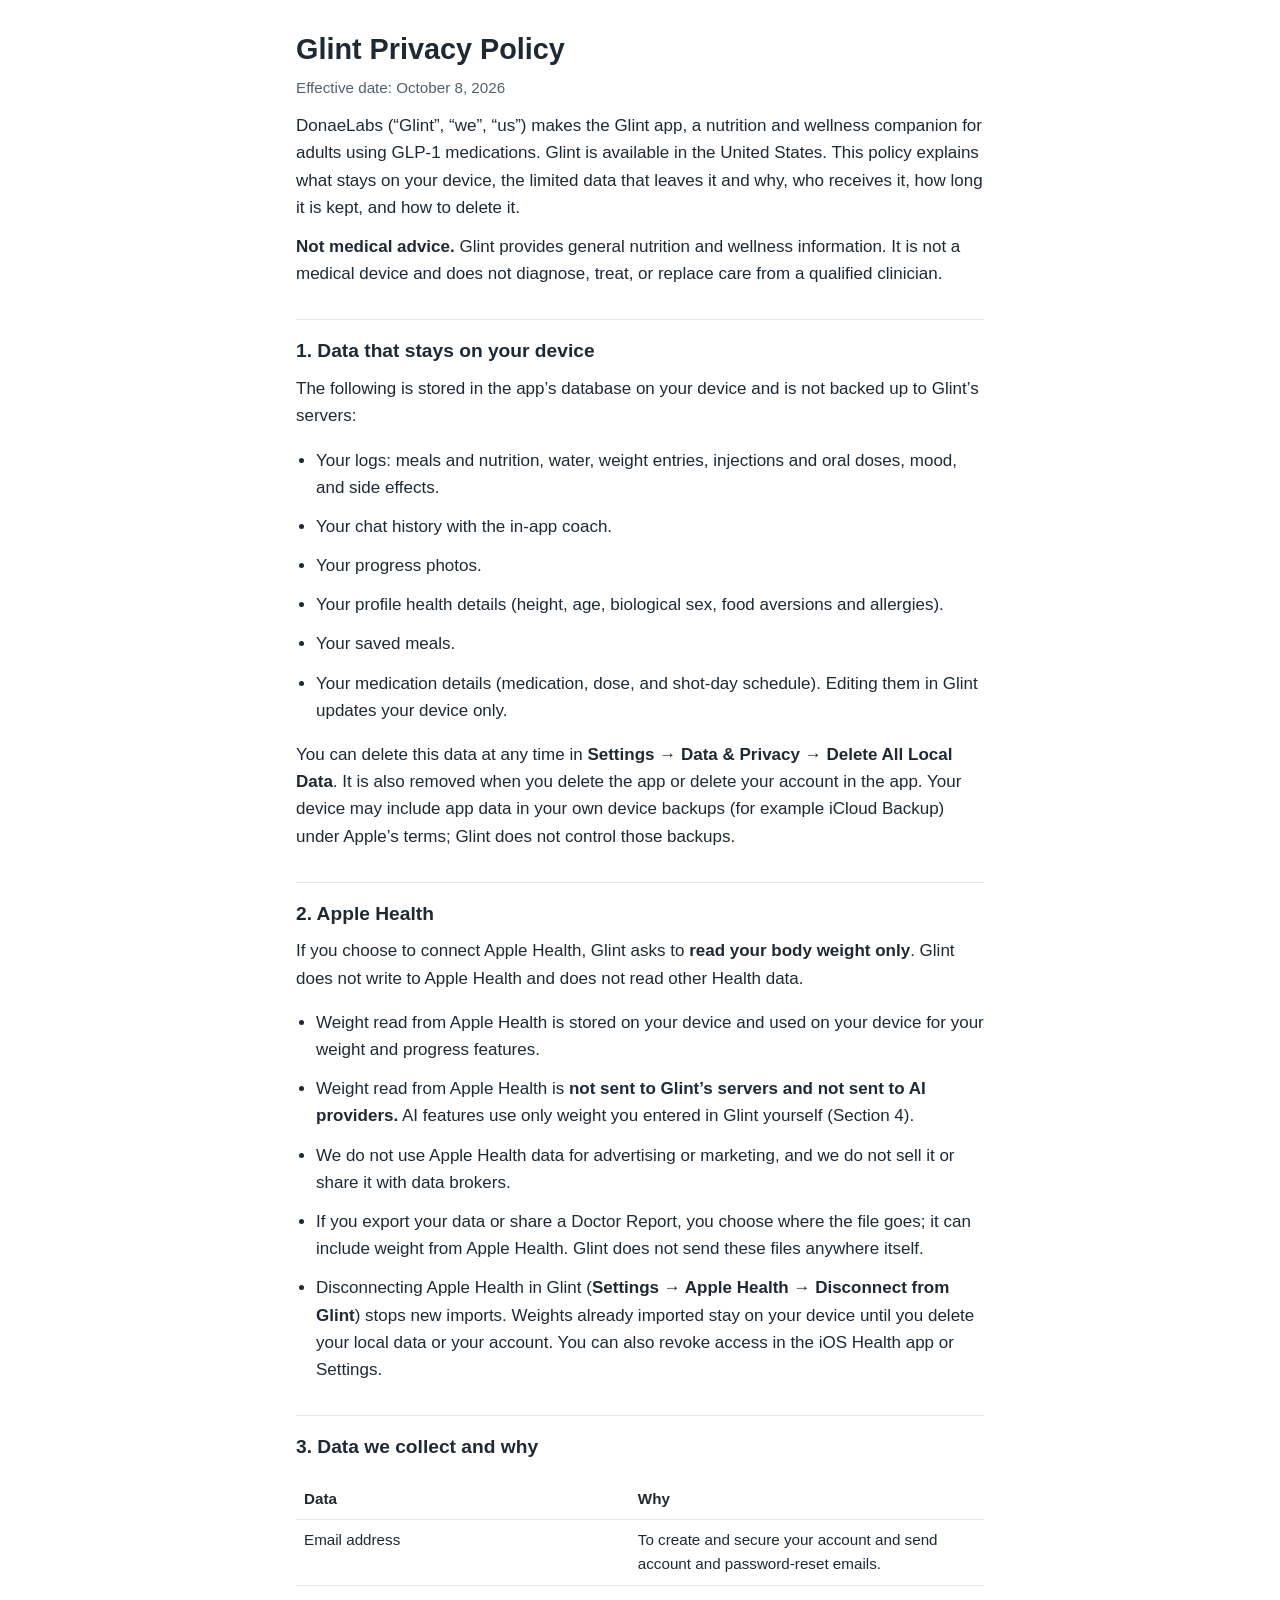
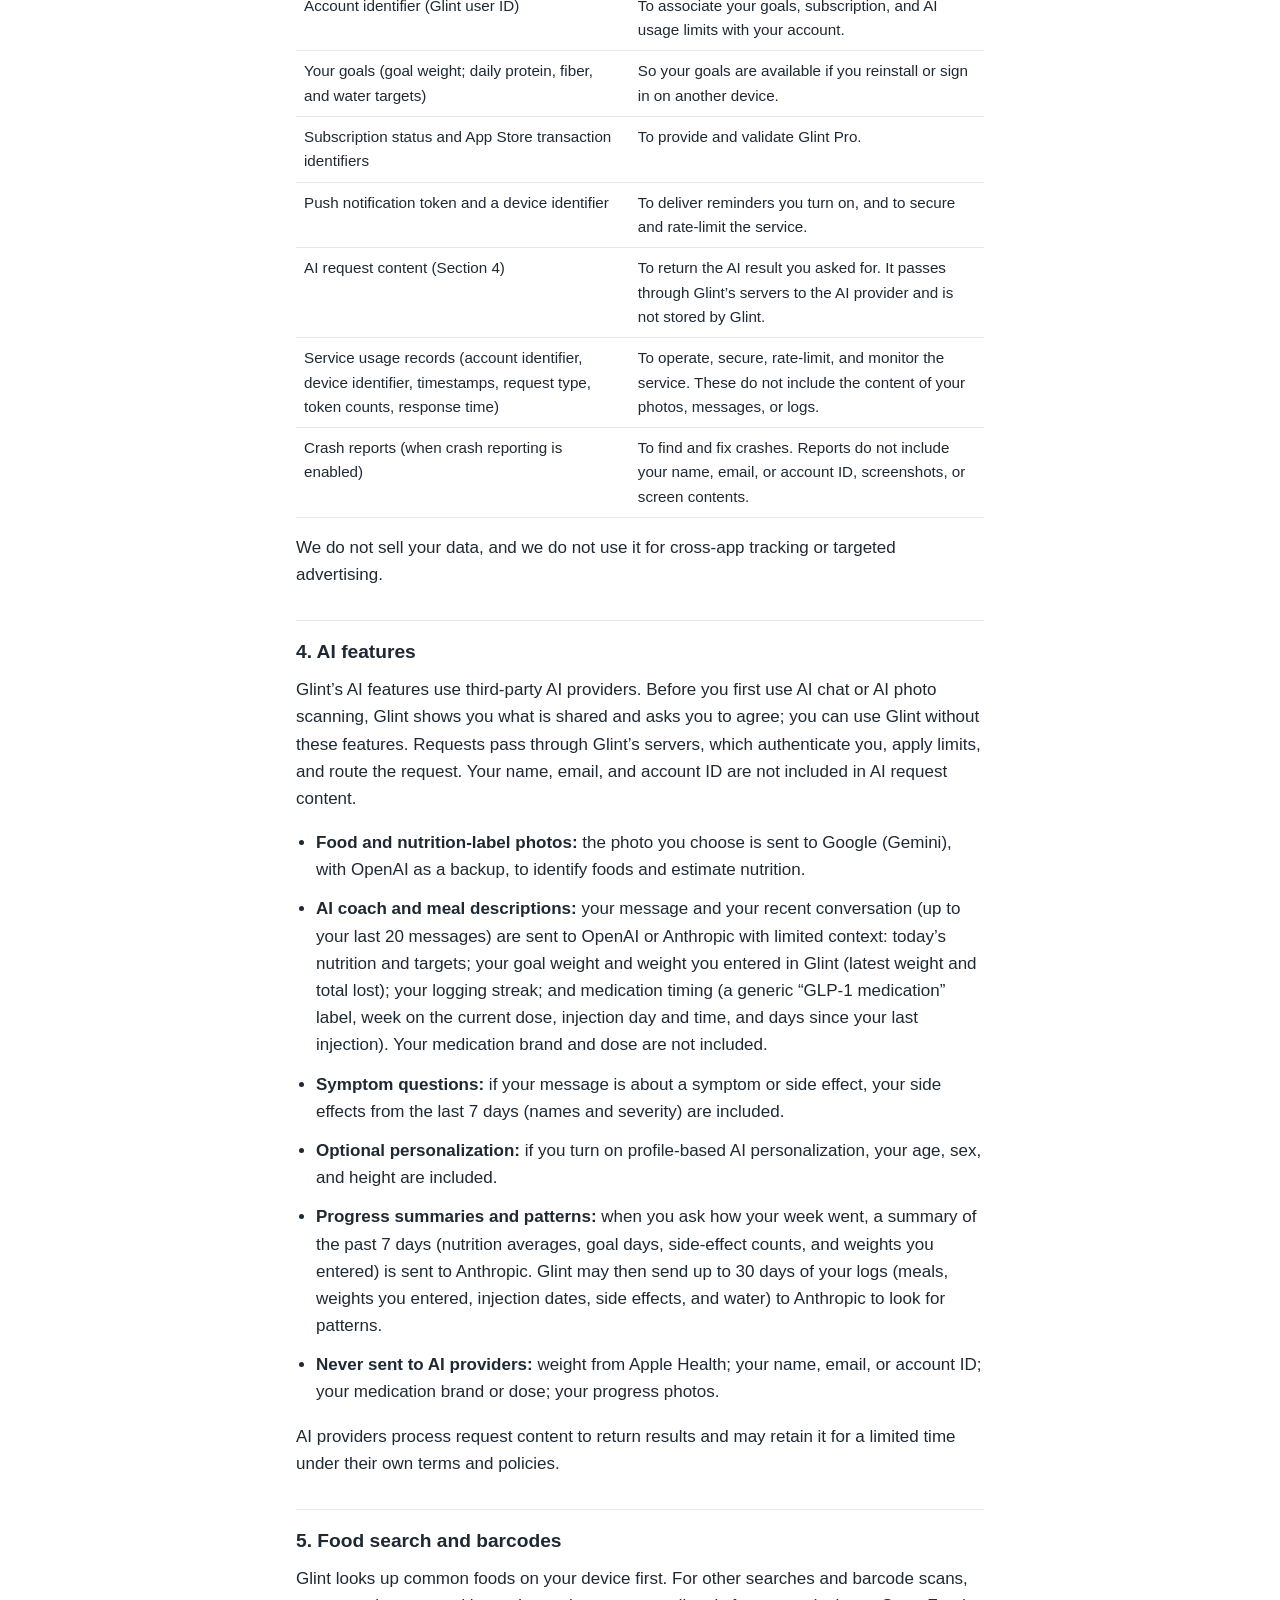
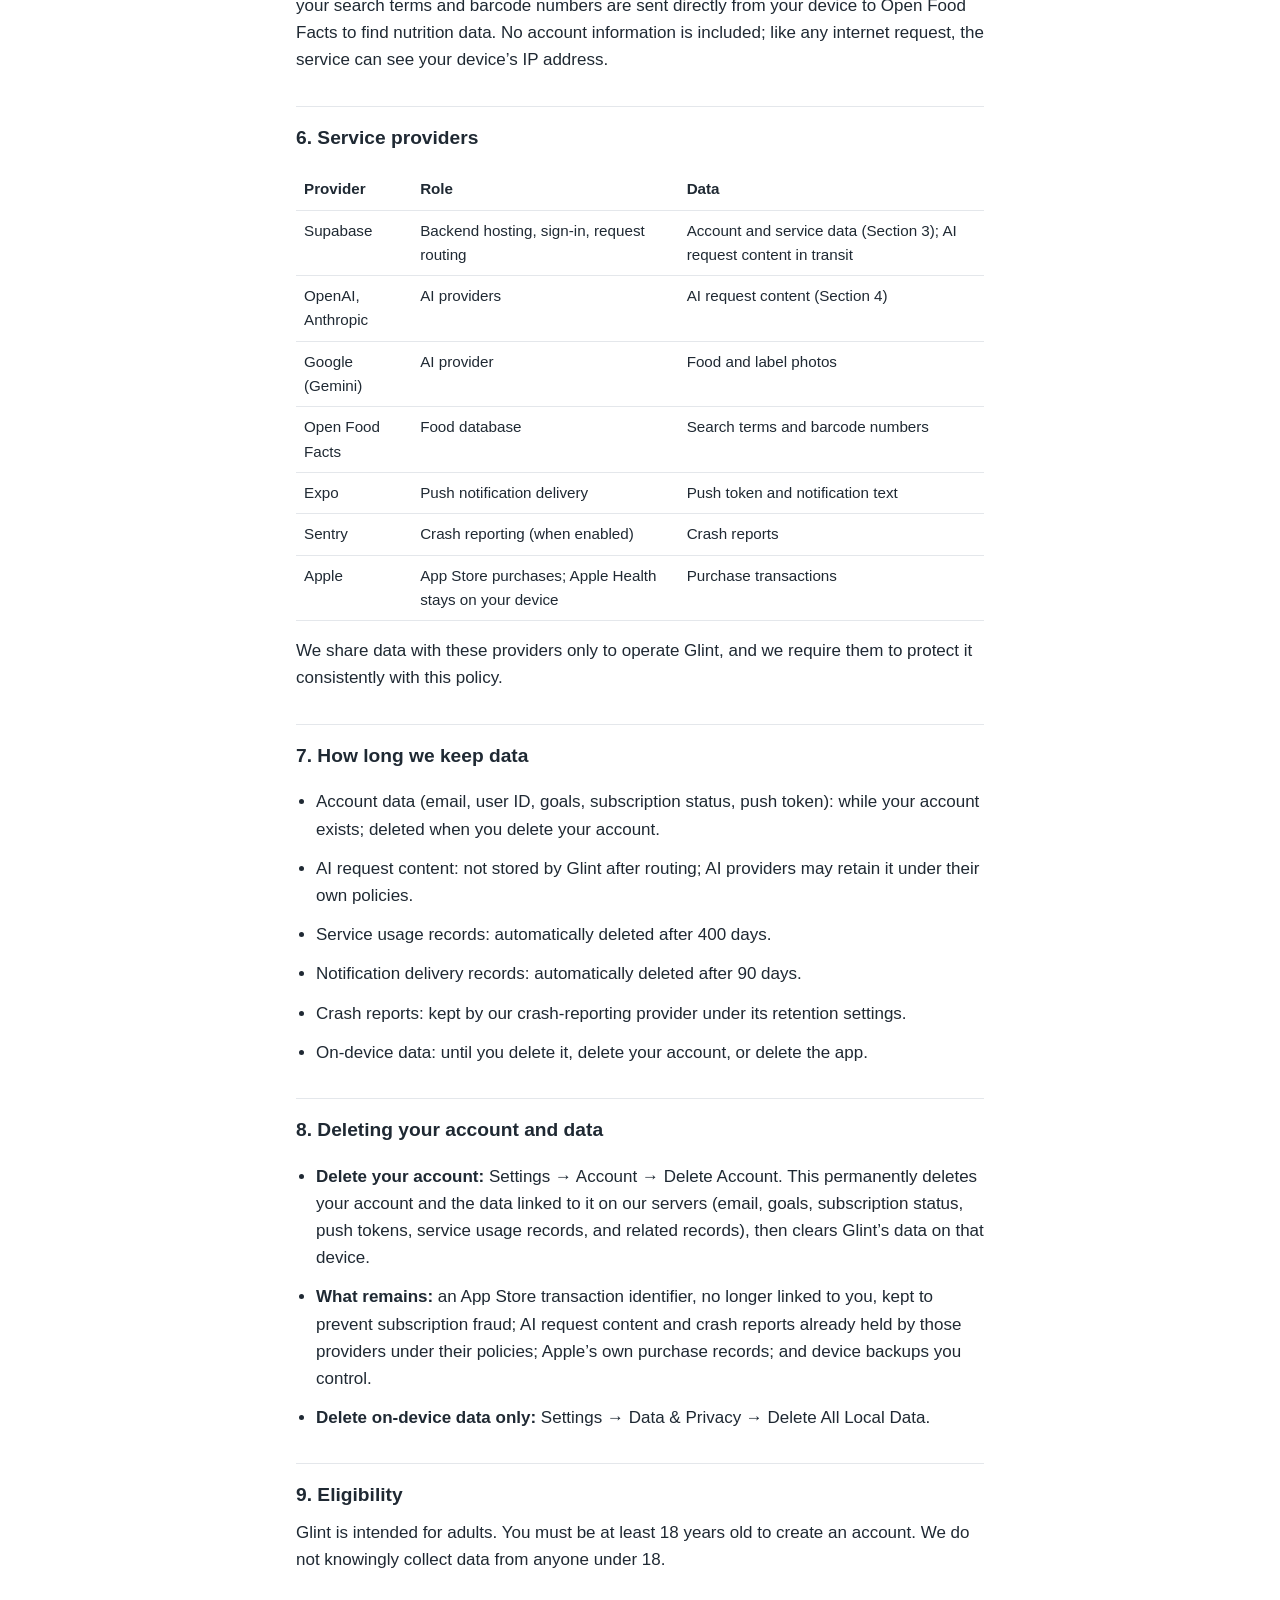
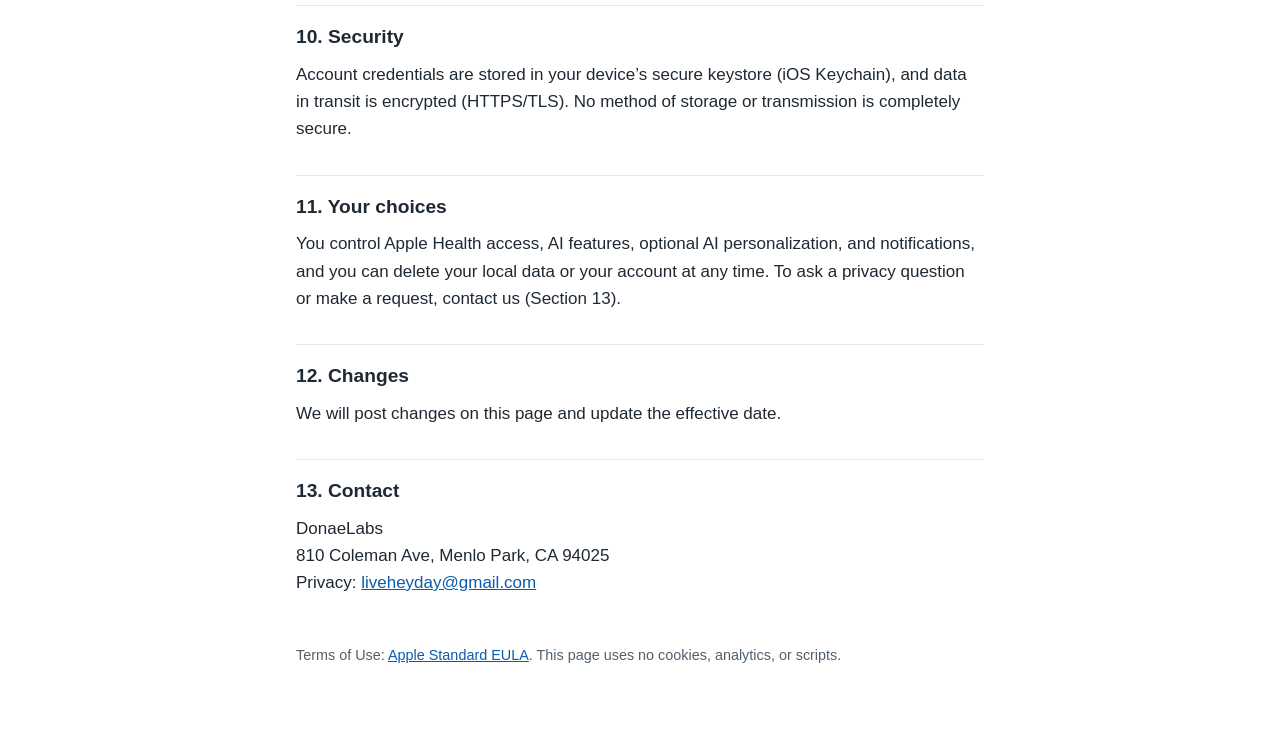
==== privacy/index.html @ be7651de "Publish Glint Privacy Policy (effective October 8, 2026) Co-Authored-By: Claude Opus 5.5 <noreply@an" ====
<!doctype html>
<html lang="en">
<head>
  <meta charset="utf-8">
  <meta name="viewport" content="width=device-width, initial-scale=1">
  <title>Glint Privacy Policy</title>
  <link rel="stylesheet" href="../styles.css">
</head>
<body>
  <main>
    <h1>Glint Privacy Policy</h1>
    <p class="meta">Effective date: October 8, 2026</p>
    <p>DonaeLabs (“Glint”, “we”, “us”) makes the Glint app, a nutrition and wellness companion for adults using GLP-1 medications. Glint is available in the United States. This policy explains what stays on your device, the limited data that leaves it and why, who receives it, how long it is kept, and how to delete it.</p>
    <p><strong>Not medical advice.</strong> Glint provides general nutrition and wellness information. It is not a medical device and does not diagnose, treat, or replace care from a qualified clinician.</p>

    <h2>1. Data that stays on your device</h2>
    <p>The following is stored in the app’s database on your device and is not backed up to Glint’s servers:</p>
    <ul>
      <li>Your logs: meals and nutrition, water, weight entries, injections and oral doses, mood, and side effects.</li>
      <li>Your chat history with the in-app coach.</li>
      <li>Your progress photos.</li>
      <li>Your profile health details (height, age, biological sex, food aversions and allergies).</li>
      <li>Your saved meals.</li>
      <li>Your medication details (medication, dose, and shot-day schedule). Editing them in Glint updates your device only.</li>
    </ul>
    <p>You can delete this data at any time in <strong>Settings → Data &amp; Privacy → Delete All Local Data</strong>. It is also removed when you delete the app or delete your account in the app. Your device may include app data in your own device backups (for example iCloud Backup) under Apple’s terms; Glint does not control those backups.</p>

    <h2>2. Apple Health</h2>
    <p>If you choose to connect Apple Health, Glint asks to <strong>read your body weight only</strong>. Glint does not write to Apple Health and does not read other Health data.</p>
    <ul>
      <li>Weight read from Apple Health is stored on your device and used on your device for your weight and progress features.</li>
      <li>Weight read from Apple Health is <strong>not sent to Glint’s servers and not sent to AI providers.</strong> AI features use only weight you entered in Glint yourself (Section 4).</li>
      <li>We do not use Apple Health data for advertising or marketing, and we do not sell it or share it with data brokers.</li>
      <li>If you export your data or share a Doctor Report, you choose where the file goes; it can include weight from Apple Health. Glint does not send these files anywhere itself.</li>
      <li>Disconnecting Apple Health in Glint (<strong>Settings → Apple Health → Disconnect from Glint</strong>) stops new imports. Weights already imported stay on your device until you delete your local data or your account. You can also revoke access in the iOS Health app or Settings.</li>
    </ul>

    <h2>3. Data we collect and why</h2>
    <div class="table-wrap"><table>
      <tr><th>Data</th><th>Why</th></tr>
      <tr><td>Email address</td><td>To create and secure your account and send account and password-reset emails.</td></tr>
      <tr><td>Account identifier (Glint user ID)</td><td>To associate your goals, subscription, and AI usage limits with your account.</td></tr>
      <tr><td>Your goals (goal weight; daily protein, fiber, and water targets)</td><td>So your goals are available if you reinstall or sign in on another device.</td></tr>
      <tr><td>Subscription status and App Store transaction identifiers</td><td>To provide and validate Glint Pro.</td></tr>
      <tr><td>Push notification token and a device identifier</td><td>To deliver reminders you turn on, and to secure and rate-limit the service.</td></tr>
      <tr><td>AI request content (Section 4)</td><td>To return the AI result you asked for. It passes through Glint’s servers to the AI provider and is not stored by Glint.</td></tr>
      <tr><td>Service usage records (account identifier, device identifier, timestamps, request type, token counts, response time)</td><td>To operate, secure, rate-limit, and monitor the service. These do not include the content of your photos, messages, or logs.</td></tr>
      <tr><td>Crash reports (when crash reporting is enabled)</td><td>To find and fix crashes. Reports do not include your name, email, or account ID, screenshots, or screen contents.</td></tr>
    </table></div>
    <p>We do not sell your data, and we do not use it for cross-app tracking or targeted advertising.</p>

    <h2>4. AI features</h2>
    <p>Glint’s AI features use third-party AI providers. Before you first use AI chat or AI photo scanning, Glint shows you what is shared and asks you to agree; you can use Glint without these features. Requests pass through Glint’s servers, which authenticate you, apply limits, and route the request. Your name, email, and account ID are not included in AI request content.</p>
    <ul>
      <li><strong>Food and nutrition-label photos:</strong> the photo you choose is sent to Google (Gemini), with OpenAI as a backup, to identify foods and estimate nutrition.</li>
      <li><strong>AI coach and meal descriptions:</strong> your message and your recent conversation (up to your last 20 messages) are sent to OpenAI or Anthropic with limited context: today’s nutrition and targets; your goal weight and weight you entered in Glint (latest weight and total lost); your logging streak; and medication timing (a generic “GLP-1 medication” label, week on the current dose, injection day and time, and days since your last injection). Your medication brand and dose are not included.</li>
      <li><strong>Symptom questions:</strong> if your message is about a symptom or side effect, your side effects from the last 7 days (names and severity) are included.</li>
      <li><strong>Optional personalization:</strong> if you turn on profile-based AI personalization, your age, sex, and height are included.</li>
      <li><strong>Progress summaries and patterns:</strong> when you ask how your week went, a summary of the past 7 days (nutrition averages, goal days, side-effect counts, and weights you entered) is sent to Anthropic. Glint may then send up to 30 days of your logs (meals, weights you entered, injection dates, side effects, and water) to Anthropic to look for patterns.</li>
      <li><strong>Never sent to AI providers:</strong> weight from Apple Health; your name, email, or account ID; your medication brand or dose; your progress photos.</li>
    </ul>
    <p>AI providers process request content to return results and may retain it for a limited time under their own terms and policies.</p>

    <h2>5. Food search and barcodes</h2>
    <p>Glint looks up common foods on your device first. For other searches and barcode scans, your search terms and barcode numbers are sent directly from your device to Open Food Facts to find nutrition data. No account information is included; like any internet request, the service can see your device’s IP address.</p>

    <h2>6. Service providers</h2>
    <div class="table-wrap"><table>
      <tr><th>Provider</th><th>Role</th><th>Data</th></tr>
      <tr><td>Supabase</td><td>Backend hosting, sign-in, request routing</td><td>Account and service data (Section 3); AI request content in transit</td></tr>
      <tr><td>OpenAI, Anthropic</td><td>AI providers</td><td>AI request content (Section 4)</td></tr>
      <tr><td>Google (Gemini)</td><td>AI provider</td><td>Food and label photos</td></tr>
      <tr><td>Open Food Facts</td><td>Food database</td><td>Search terms and barcode numbers</td></tr>
      <tr><td>Expo</td><td>Push notification delivery</td><td>Push token and notification text</td></tr>
      <tr><td>Sentry</td><td>Crash reporting (when enabled)</td><td>Crash reports</td></tr>
      <tr><td>Apple</td><td>App Store purchases; Apple Health stays on your device</td><td>Purchase transactions</td></tr>
    </table></div>
    <p>We share data with these providers only to operate Glint, and we require them to protect it consistently with this policy.</p>

    <h2>7. How long we keep data</h2>
    <ul>
      <li>Account data (email, user ID, goals, subscription status, push token): while your account exists; deleted when you delete your account.</li>
      <li>AI request content: not stored by Glint after routing; AI providers may retain it under their own policies.</li>
      <li>Service usage records: automatically deleted after 400 days.</li>
      <li>Notification delivery records: automatically deleted after 90 days.</li>
      <li>Crash reports: kept by our crash-reporting provider under its retention settings.</li>
      <li>On-device data: until you delete it, delete your account, or delete the app.</li>
    </ul>

    <h2>8. Deleting your account and data</h2>
    <ul>
      <li><strong>Delete your account:</strong> Settings → Account → Delete Account. This permanently deletes your account and the data linked to it on our servers (email, goals, subscription status, push tokens, service usage records, and related records), then clears Glint’s data on that device.</li>
      <li><strong>What remains:</strong> an App Store transaction identifier, no longer linked to you, kept to prevent subscription fraud; AI request content and crash reports already held by those providers under their policies; Apple’s own purchase records; and device backups you control.</li>
      <li><strong>Delete on-device data only:</strong> Settings → Data &amp; Privacy → Delete All Local Data.</li>
    </ul>

    <h2>9. Eligibility</h2>
    <p>Glint is intended for adults. You must be at least 18 years old to create an account. We do not knowingly collect data from anyone under 18.</p>

    <h2>10. Security</h2>
    <p>Account credentials are stored in your device’s secure keystore (iOS Keychain), and data in transit is encrypted (HTTPS/TLS). No method of storage or transmission is completely secure.</p>

    <h2>11. Your choices</h2>
    <p>You control Apple Health access, AI features, optional AI personalization, and notifications, and you can delete your local data or your account at any time. To ask a privacy question or make a request, contact us (Section 13).</p>

    <h2>12. Changes</h2>
    <p>We will post changes on this page and update the effective date.</p>

    <h2>13. Contact</h2>
    <p>DonaeLabs<br>810 Coleman Ave, Menlo Park, CA 94025<br>Privacy: <a href="mailto:liveheyday@gmail.com">liveheyday@gmail.com</a></p>

    <footer>Terms of Use: <a href="https://www.apple.com/legal/internet-services/itunes/dev/stdeula/">Apple Standard EULA</a>. This page uses no cookies, analytics, or scripts.</footer>
  </main>
</body>
</html>
---- styles.css ----
:root {
  --text: #1f2933;
  --muted: #52606d;
  --link: #0b5cad;
  --bg: #ffffff;
  --rule: #e4e7eb;
}
@media (prefers-color-scheme: dark) {
  :root {
    --text: #e4e7eb;
    --muted: #9aa5b1;
    --link: #7cb7ff;
    --bg: #12161b;
    --rule: #2b333c;
  }
}
* { box-sizing: border-box; }
body {
  margin: 0;
  background: var(--bg);
  color: var(--text);
  font: 17px/1.6 -apple-system, BlinkMacSystemFont, "Segoe UI", Roboto, Helvetica, Arial, sans-serif;
}
main { max-width: 720px; margin: 0 auto; padding: 32px 16px 64px; }
h1 { font-size: 1.8rem; line-height: 1.25; margin: 0 0 8px; }
h2 { font-size: 1.2rem; margin: 32px 0 8px; padding-top: 16px; border-top: 1px solid var(--rule); }
p, li { margin: 0 0 12px; }
ul { padding-left: 20px; }
a { color: var(--link); }
.meta { color: var(--muted); font-size: 0.95rem; }
table { width: 100%; border-collapse: collapse; margin: 8px 0 16px; font-size: 0.95rem; }
th, td { text-align: left; vertical-align: top; padding: 8px; border-bottom: 1px solid var(--rule); }
.table-wrap { overflow-x: auto; }
footer { margin-top: 48px; color: var(--muted); font-size: 0.9rem; }
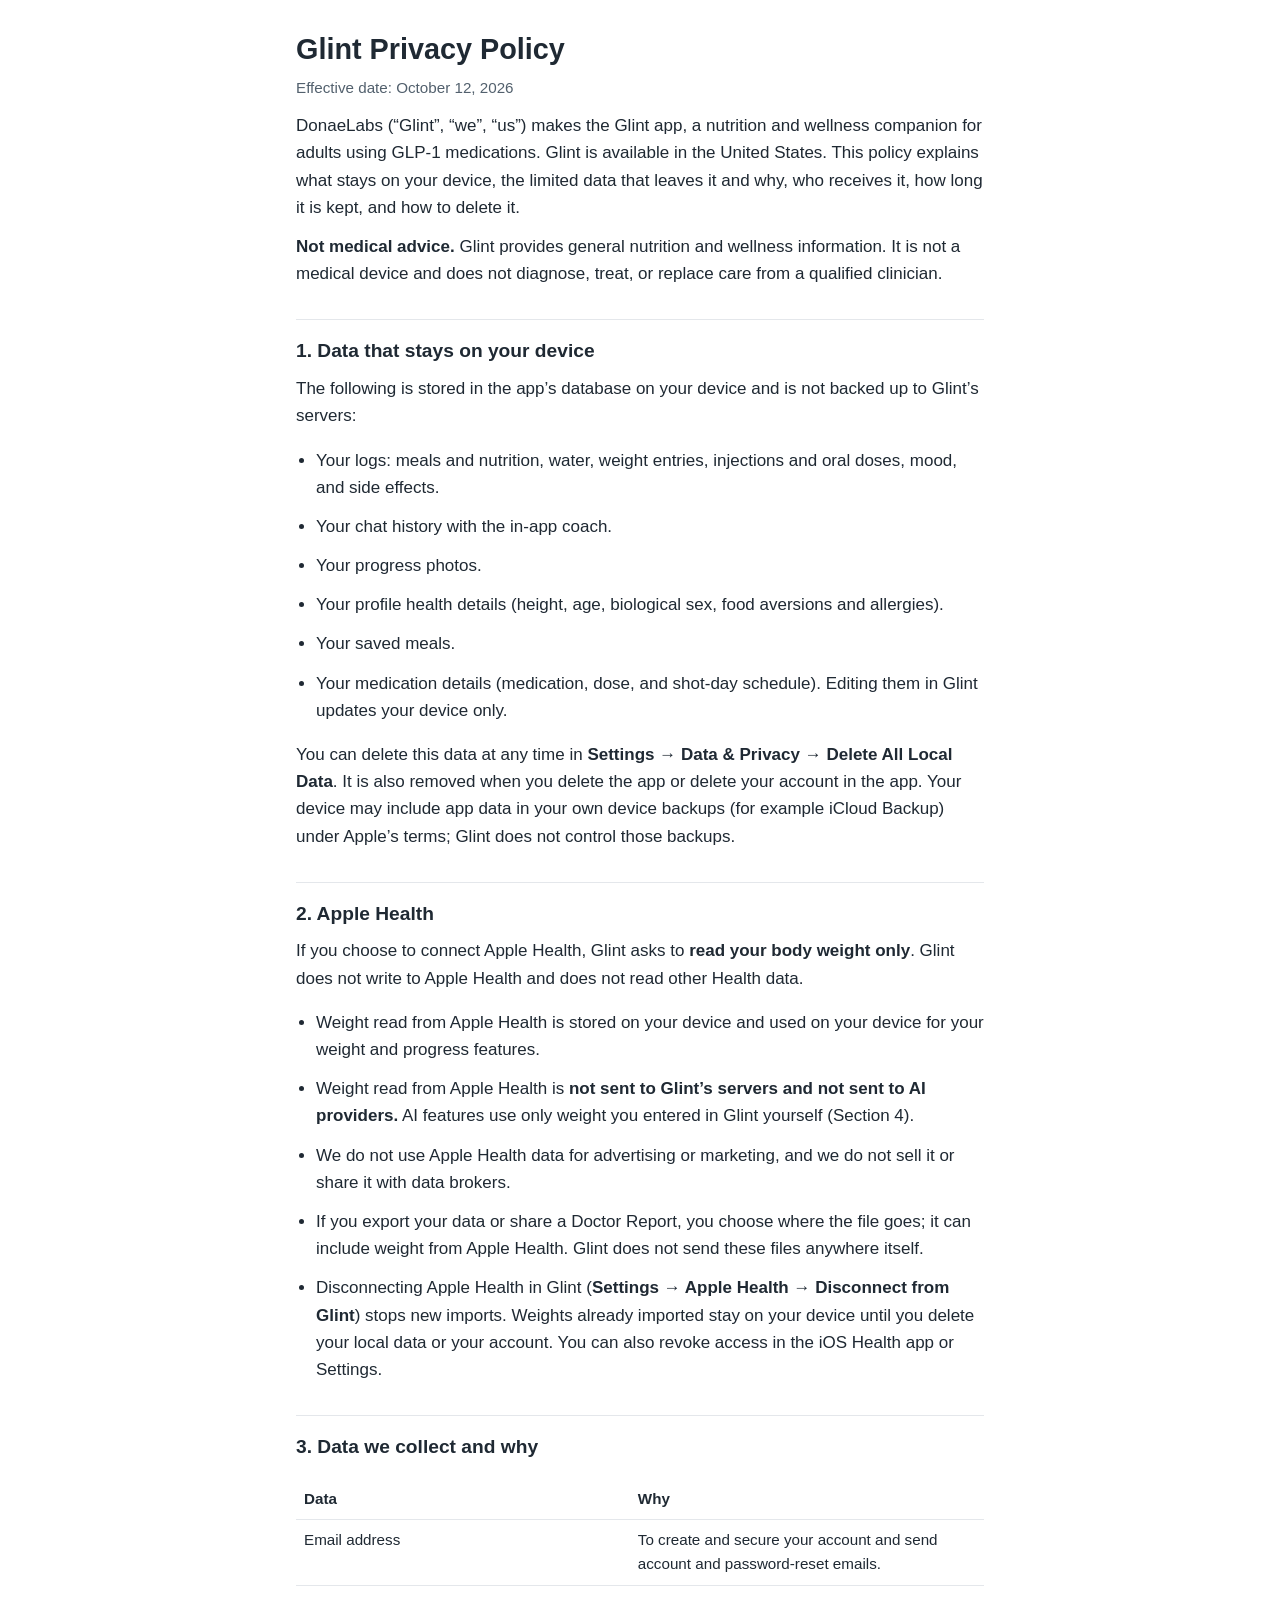
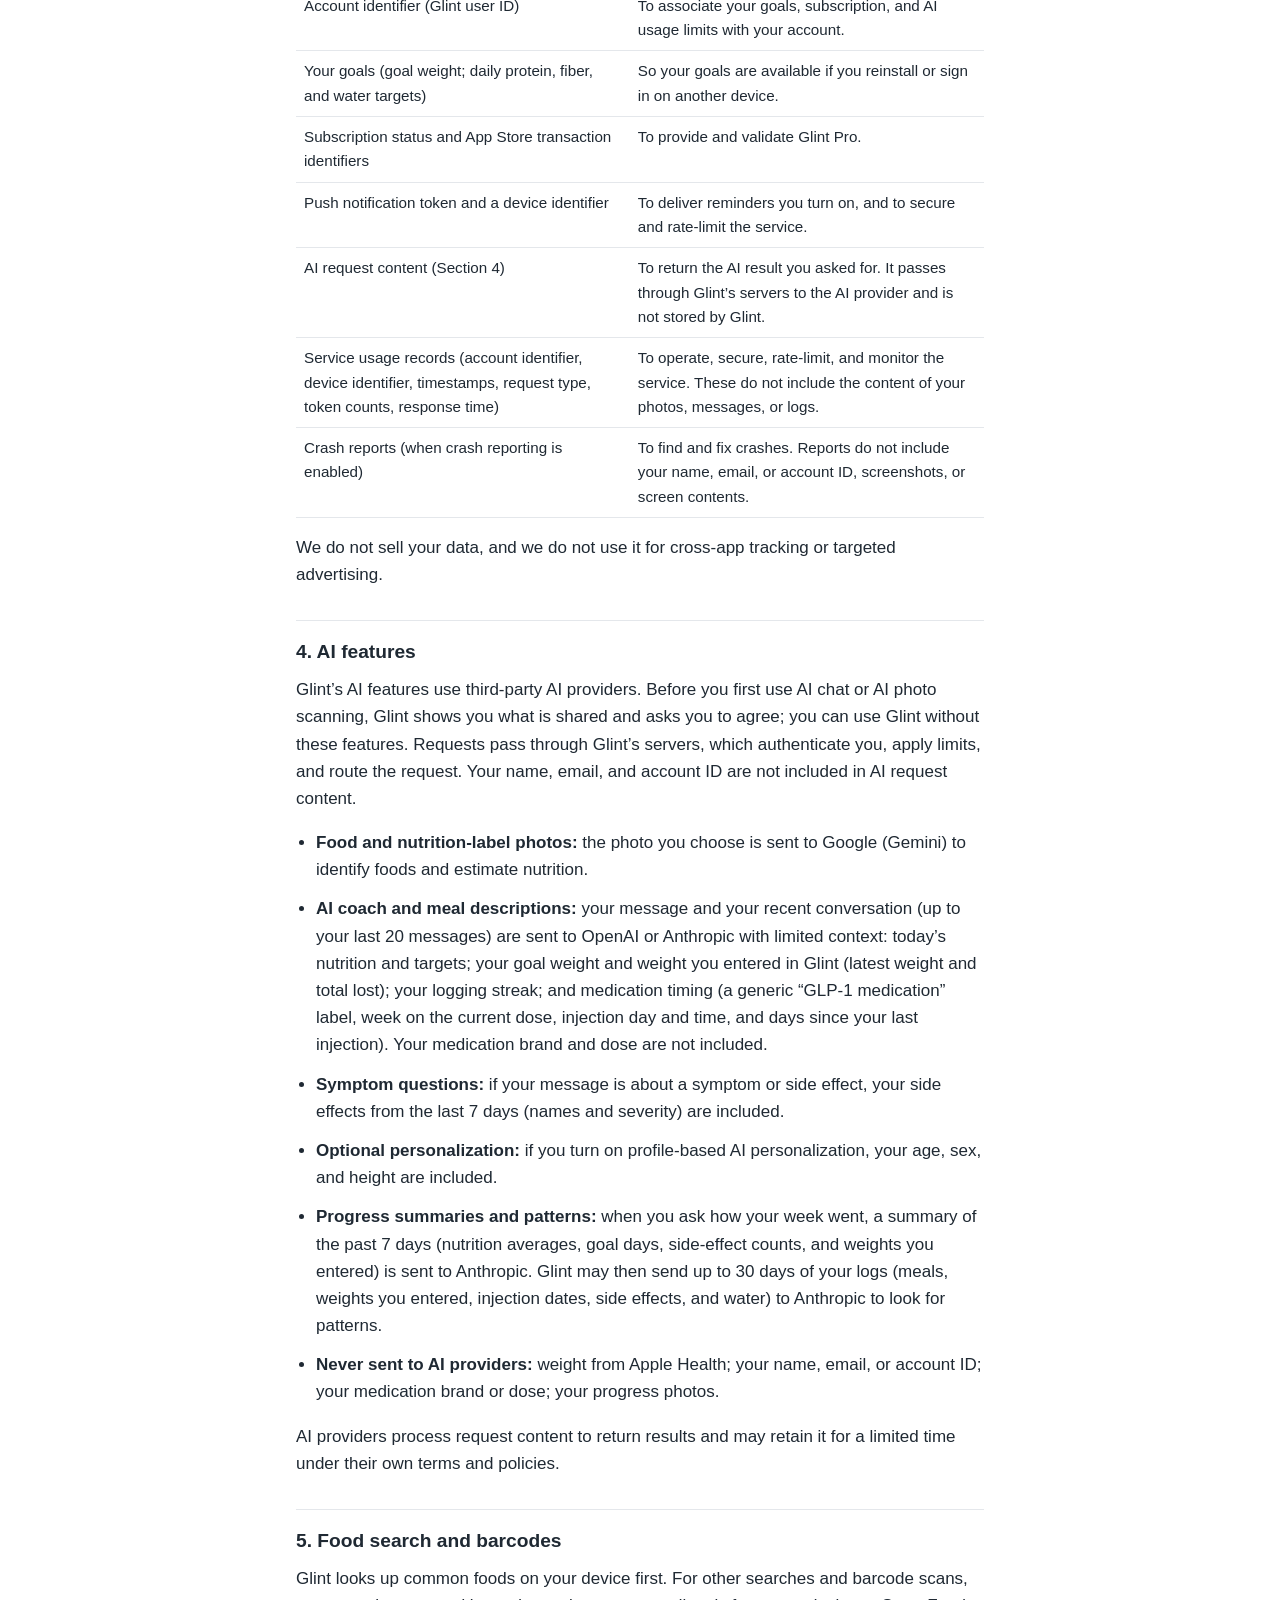
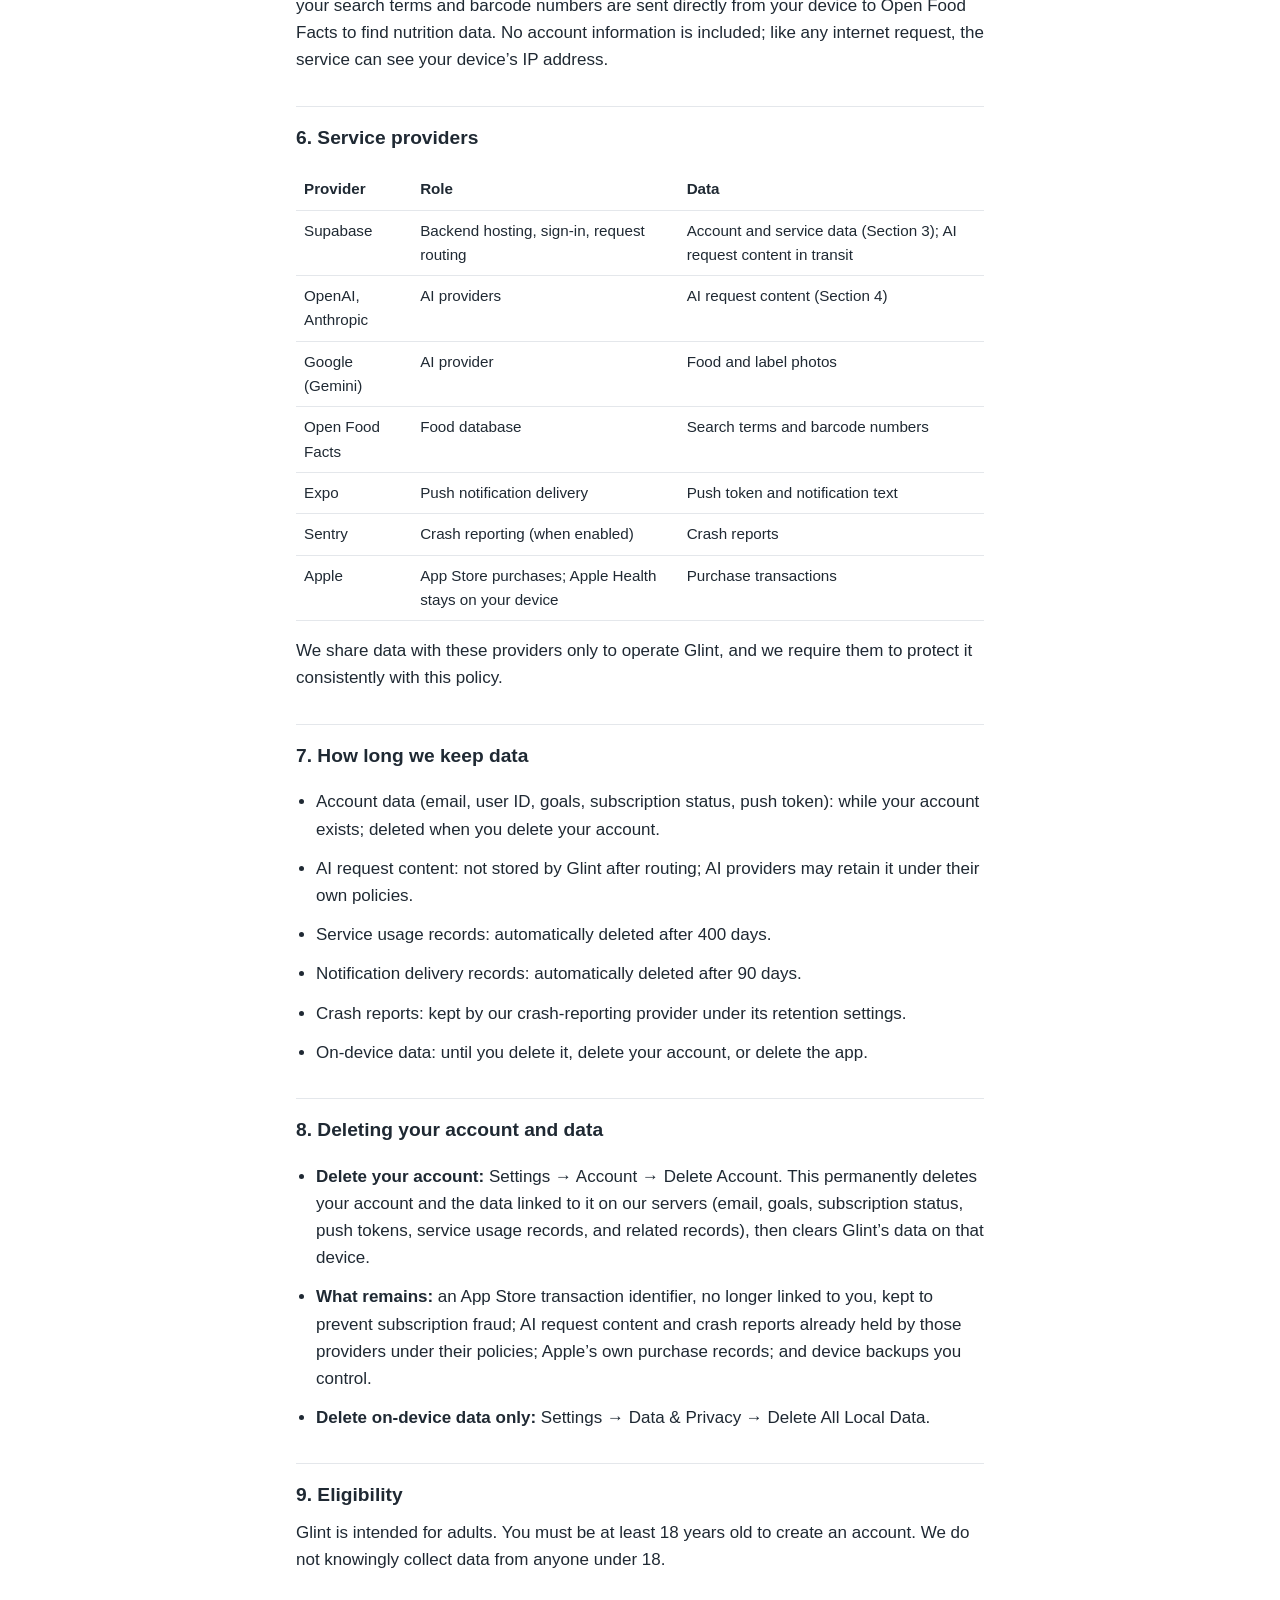
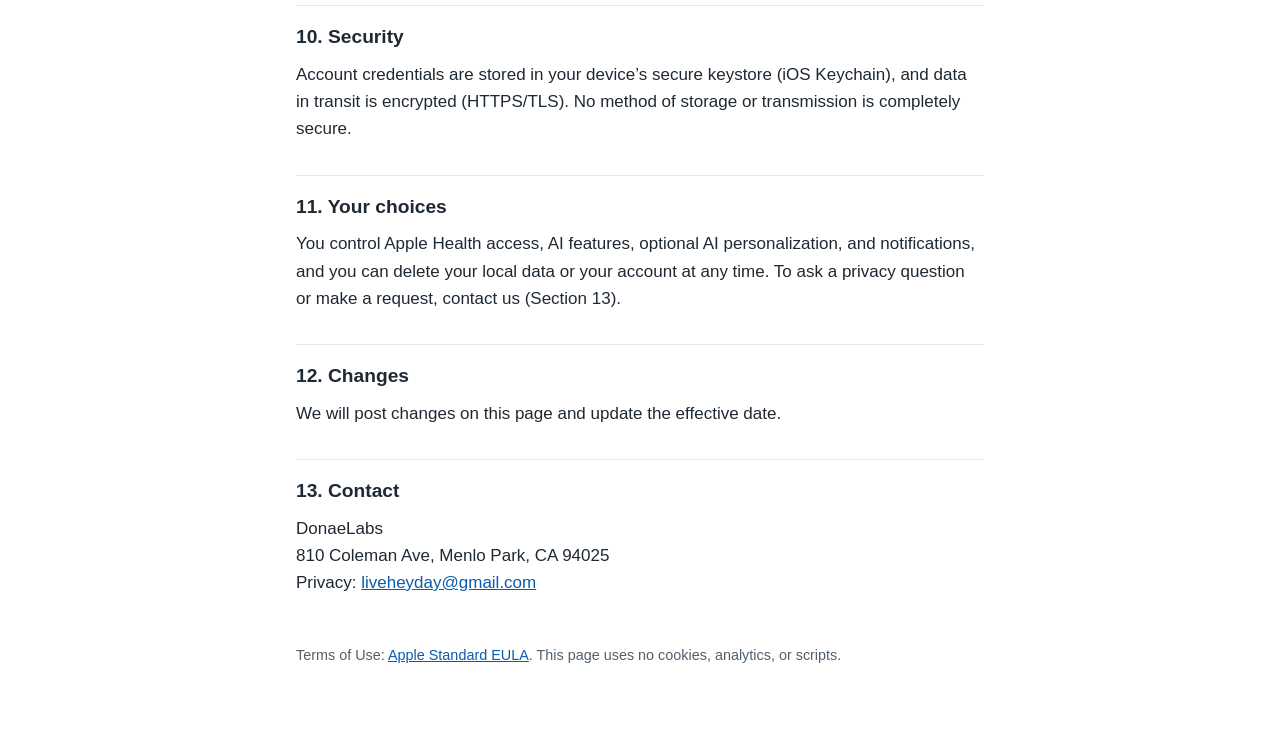
==== commit a76b5d97: "privacy: remove the false OpenAI image-fallback claim Food and nutrition-label photos go only to Goo" ====
--- a/privacy/index.html
+++ b/privacy/index.html
@@ -9,7 +9,7 @@
 <body>
   <main>
     <h1>Glint Privacy Policy</h1>
-    <p class="meta">Effective date: October 8, 2026</p>
+    <p class="meta">Effective date: October 12, 2026</p>
     <p>DonaeLabs (“Glint”, “we”, “us”) makes the Glint app, a nutrition and wellness companion for adults using GLP-1 medications. Glint is available in the United States. This policy explains what stays on your device, the limited data that leaves it and why, who receives it, how long it is kept, and how to delete it.</p>
     <p><strong>Not medical advice.</strong> Glint provides general nutrition and wellness information. It is not a medical device and does not diagnose, treat, or replace care from a qualified clinician.</p>
 
@@ -52,7 +52,7 @@
     <h2>4. AI features</h2>
     <p>Glint’s AI features use third-party AI providers. Before you first use AI chat or AI photo scanning, Glint shows you what is shared and asks you to agree; you can use Glint without these features. Requests pass through Glint’s servers, which authenticate you, apply limits, and route the request. Your name, email, and account ID are not included in AI request content.</p>
     <ul>
-      <li><strong>Food and nutrition-label photos:</strong> the photo you choose is sent to Google (Gemini), with OpenAI as a backup, to identify foods and estimate nutrition.</li>
+      <li><strong>Food and nutrition-label photos:</strong> the photo you choose is sent to Google (Gemini) to identify foods and estimate nutrition.</li>
       <li><strong>AI coach and meal descriptions:</strong> your message and your recent conversation (up to your last 20 messages) are sent to OpenAI or Anthropic with limited context: today’s nutrition and targets; your goal weight and weight you entered in Glint (latest weight and total lost); your logging streak; and medication timing (a generic “GLP-1 medication” label, week on the current dose, injection day and time, and days since your last injection). Your medication brand and dose are not included.</li>
       <li><strong>Symptom questions:</strong> if your message is about a symptom or side effect, your side effects from the last 7 days (names and severity) are included.</li>
       <li><strong>Optional personalization:</strong> if you turn on profile-based AI personalization, your age, sex, and height are included.</li>
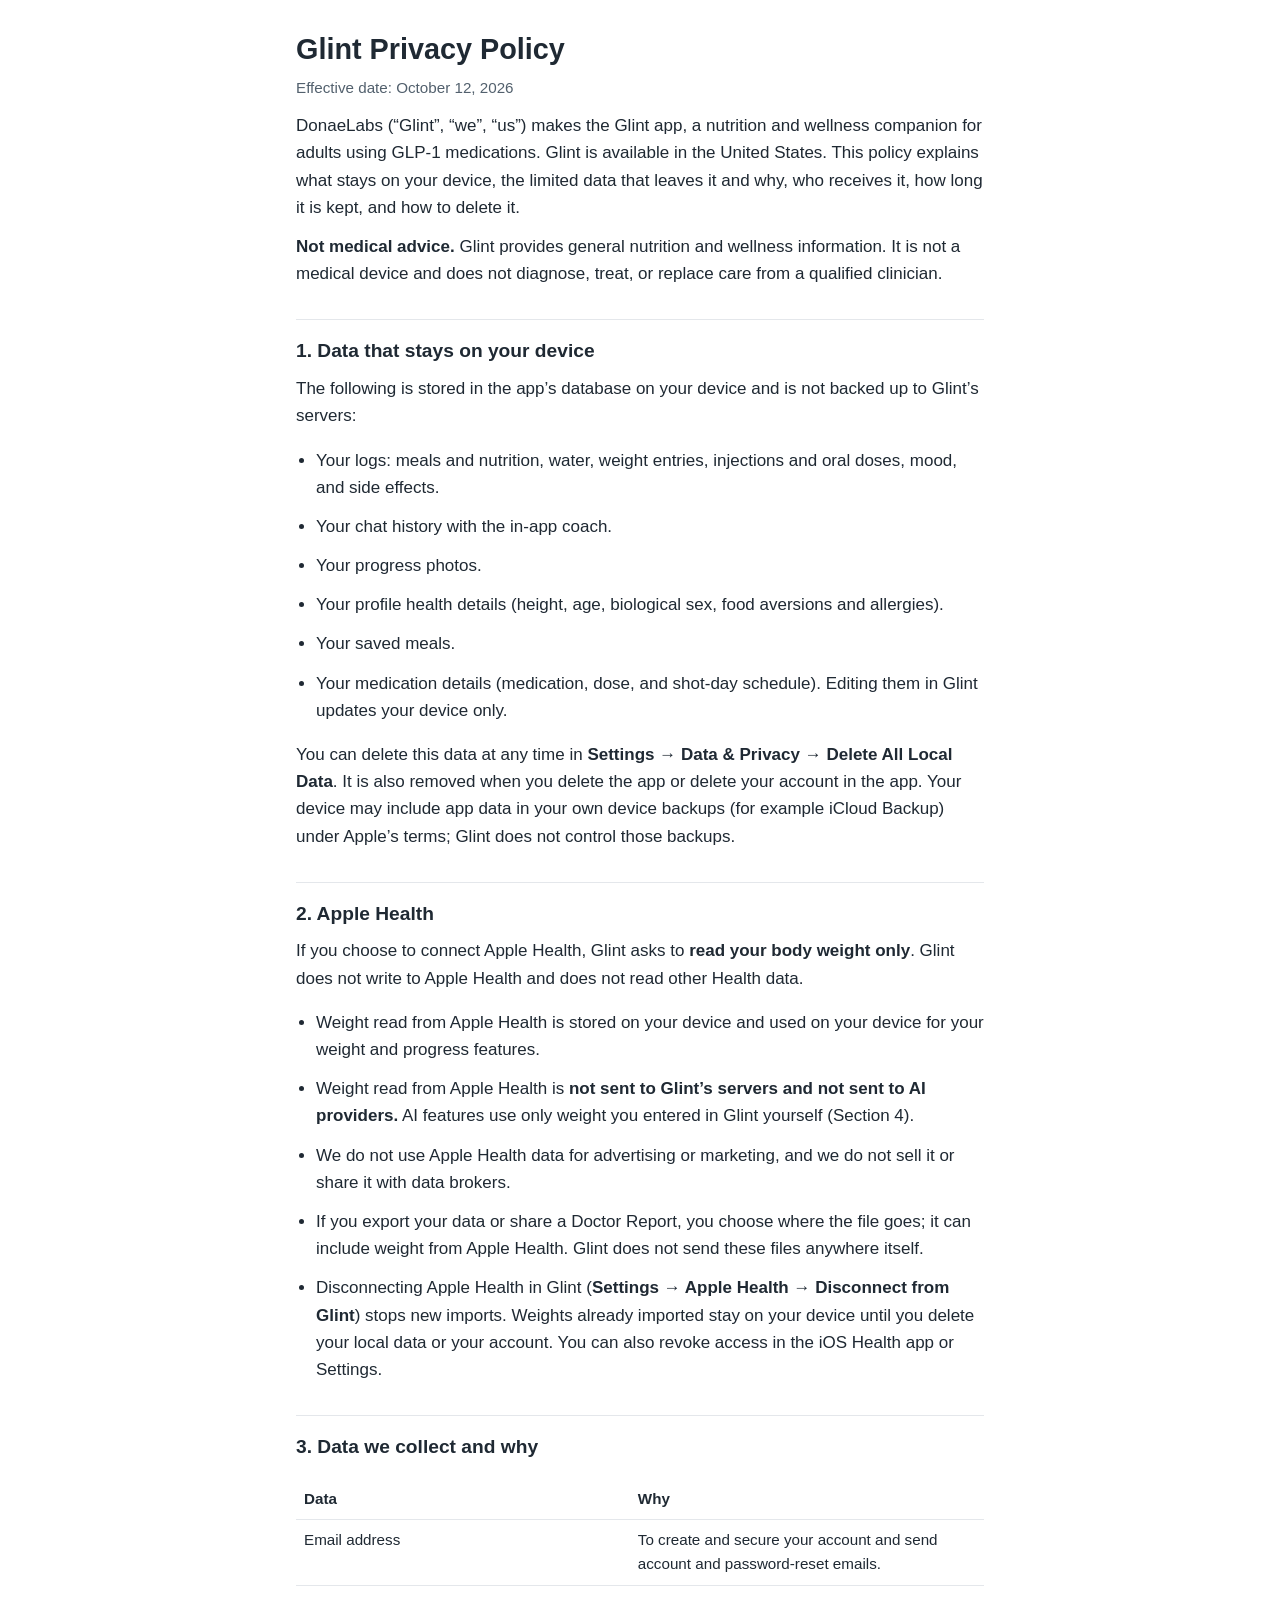
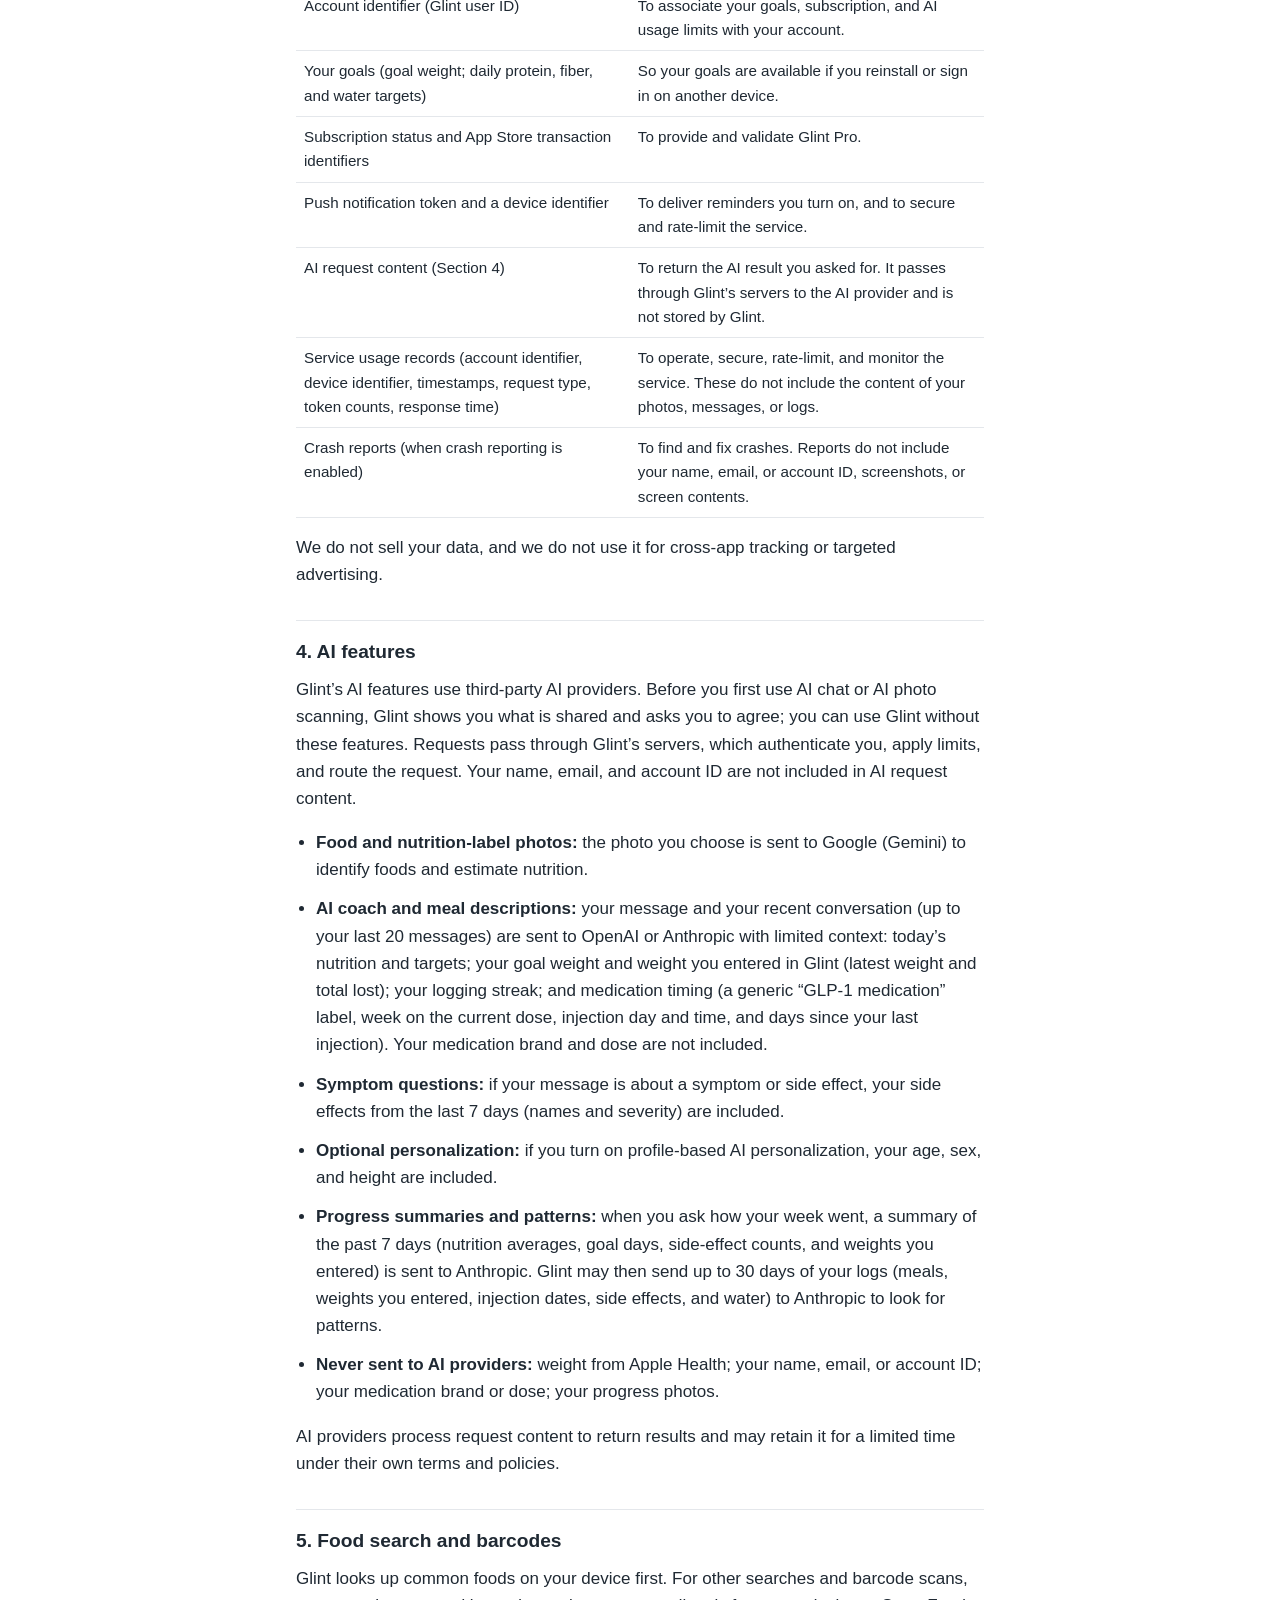
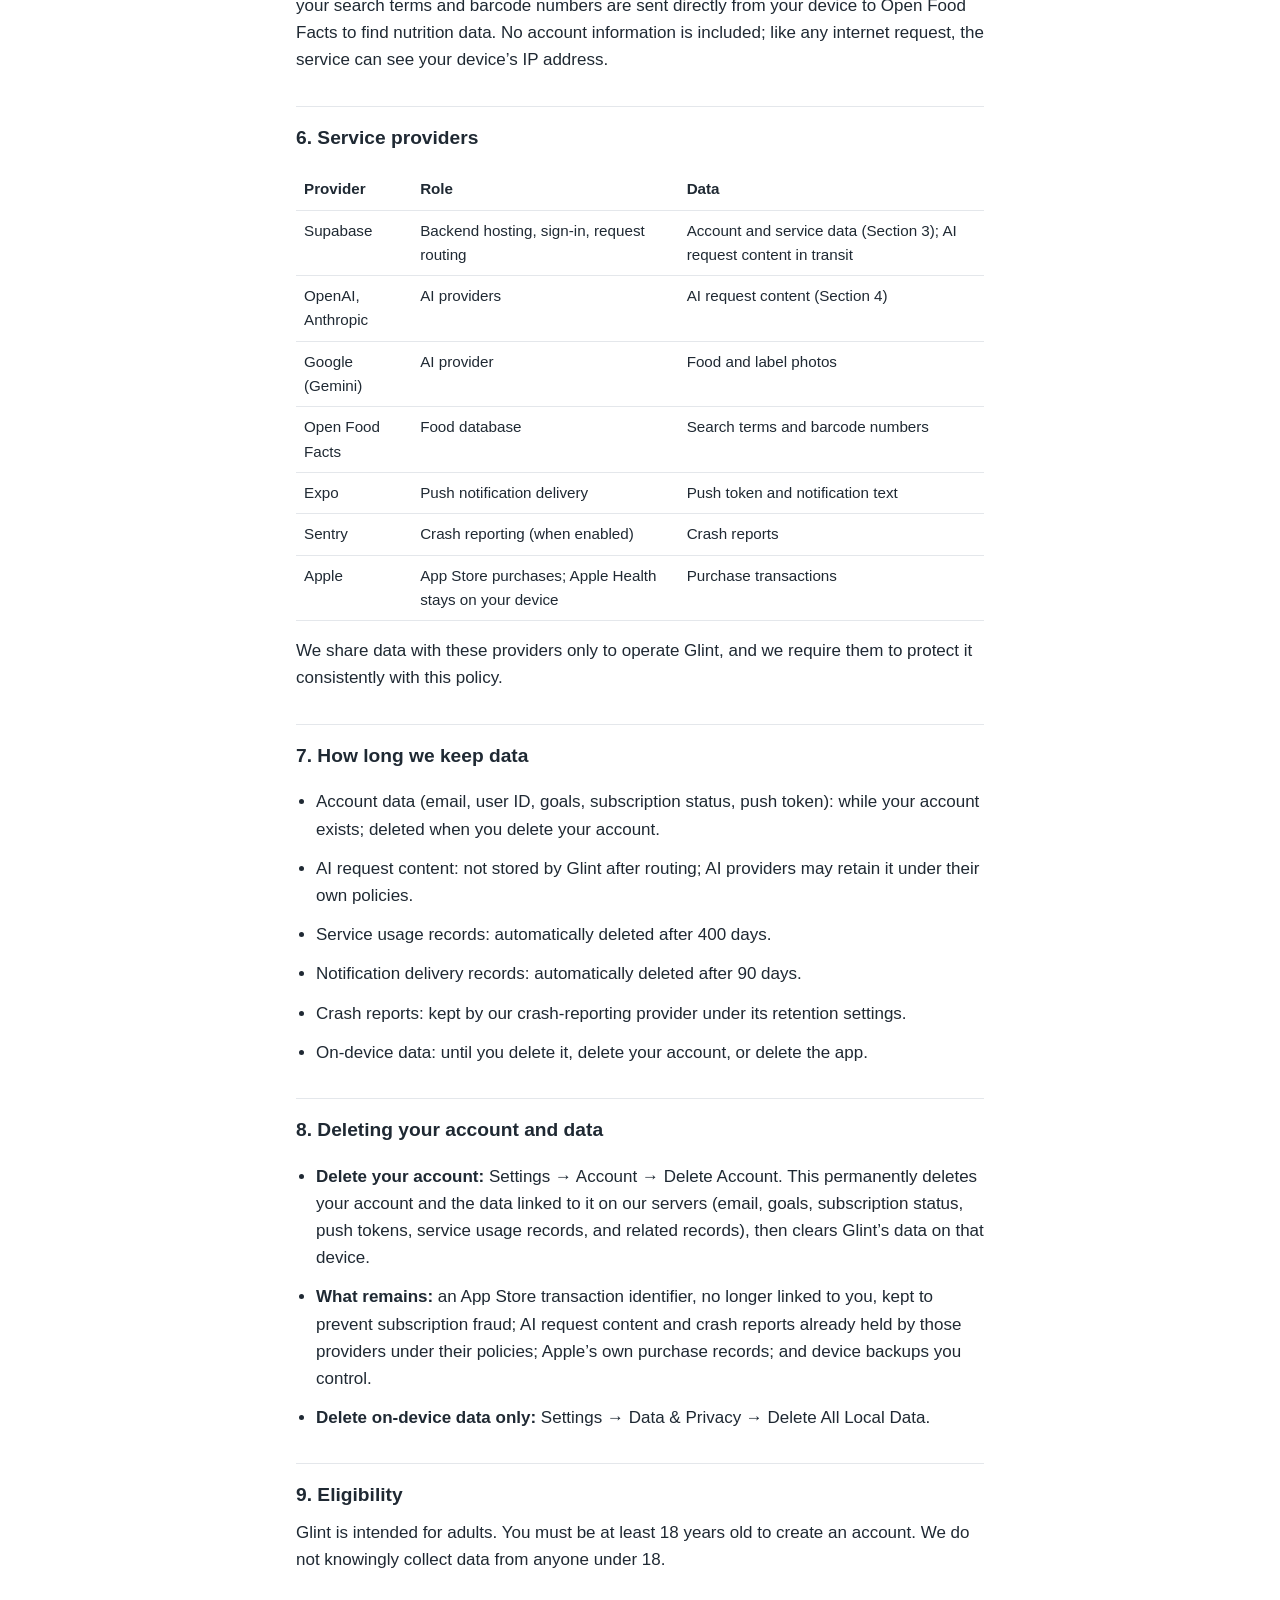
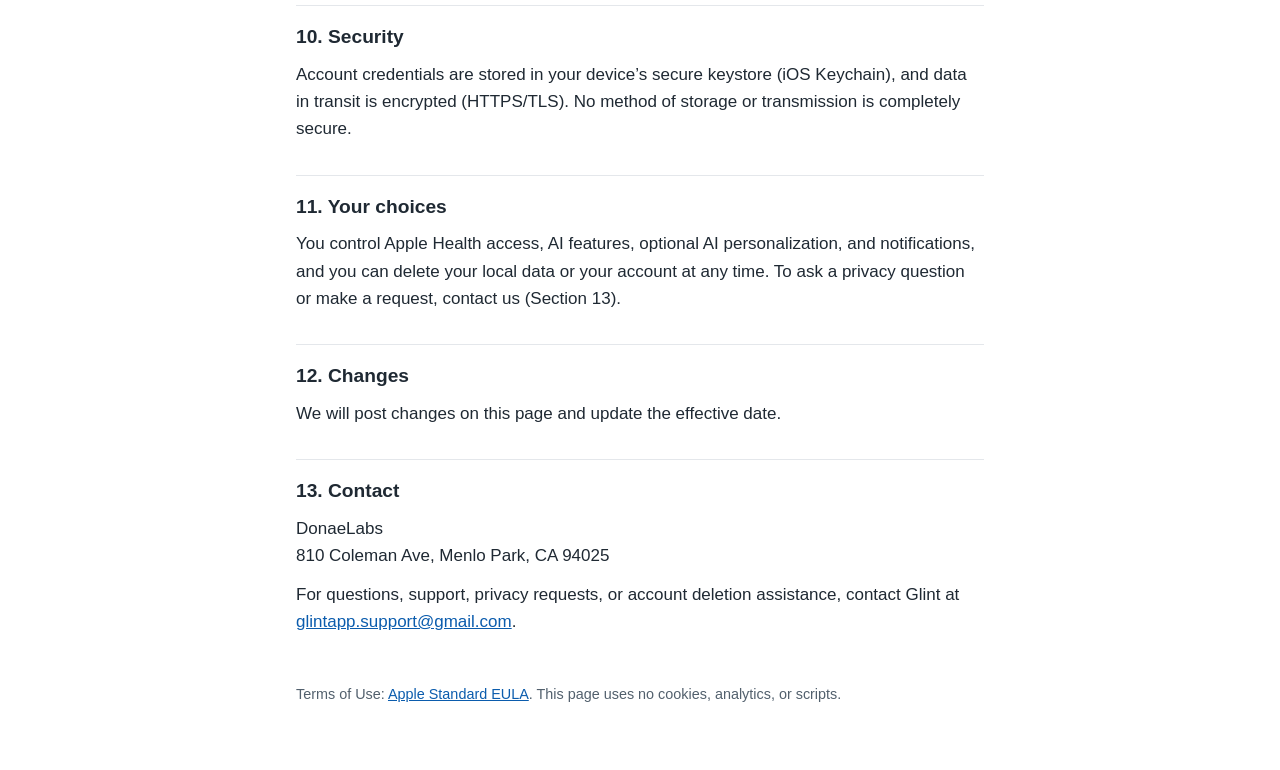
==== commit 5560b048: "privacy: publish glintapp.support@gmail.com as the Glint contact Section 13 now names the first-rele" ====
--- a/privacy/index.html
+++ b/privacy/index.html
@@ -107,7 +107,8 @@
     <p>We will post changes on this page and update the effective date.</p>
 
     <h2>13. Contact</h2>
-    <p>DonaeLabs<br>810 Coleman Ave, Menlo Park, CA 94025<br>Privacy: <a href="mailto:liveheyday@gmail.com">liveheyday@gmail.com</a></p>
+    <p>DonaeLabs<br>810 Coleman Ave, Menlo Park, CA 94025</p>
+    <p>For questions, support, privacy requests, or account deletion assistance, contact Glint at <a href="mailto:glintapp.support@gmail.com">glintapp.support@gmail.com</a>.</p>
 
     <footer>Terms of Use: <a href="https://www.apple.com/legal/internet-services/itunes/dev/stdeula/">Apple Standard EULA</a>. This page uses no cookies, analytics, or scripts.</footer>
   </main>
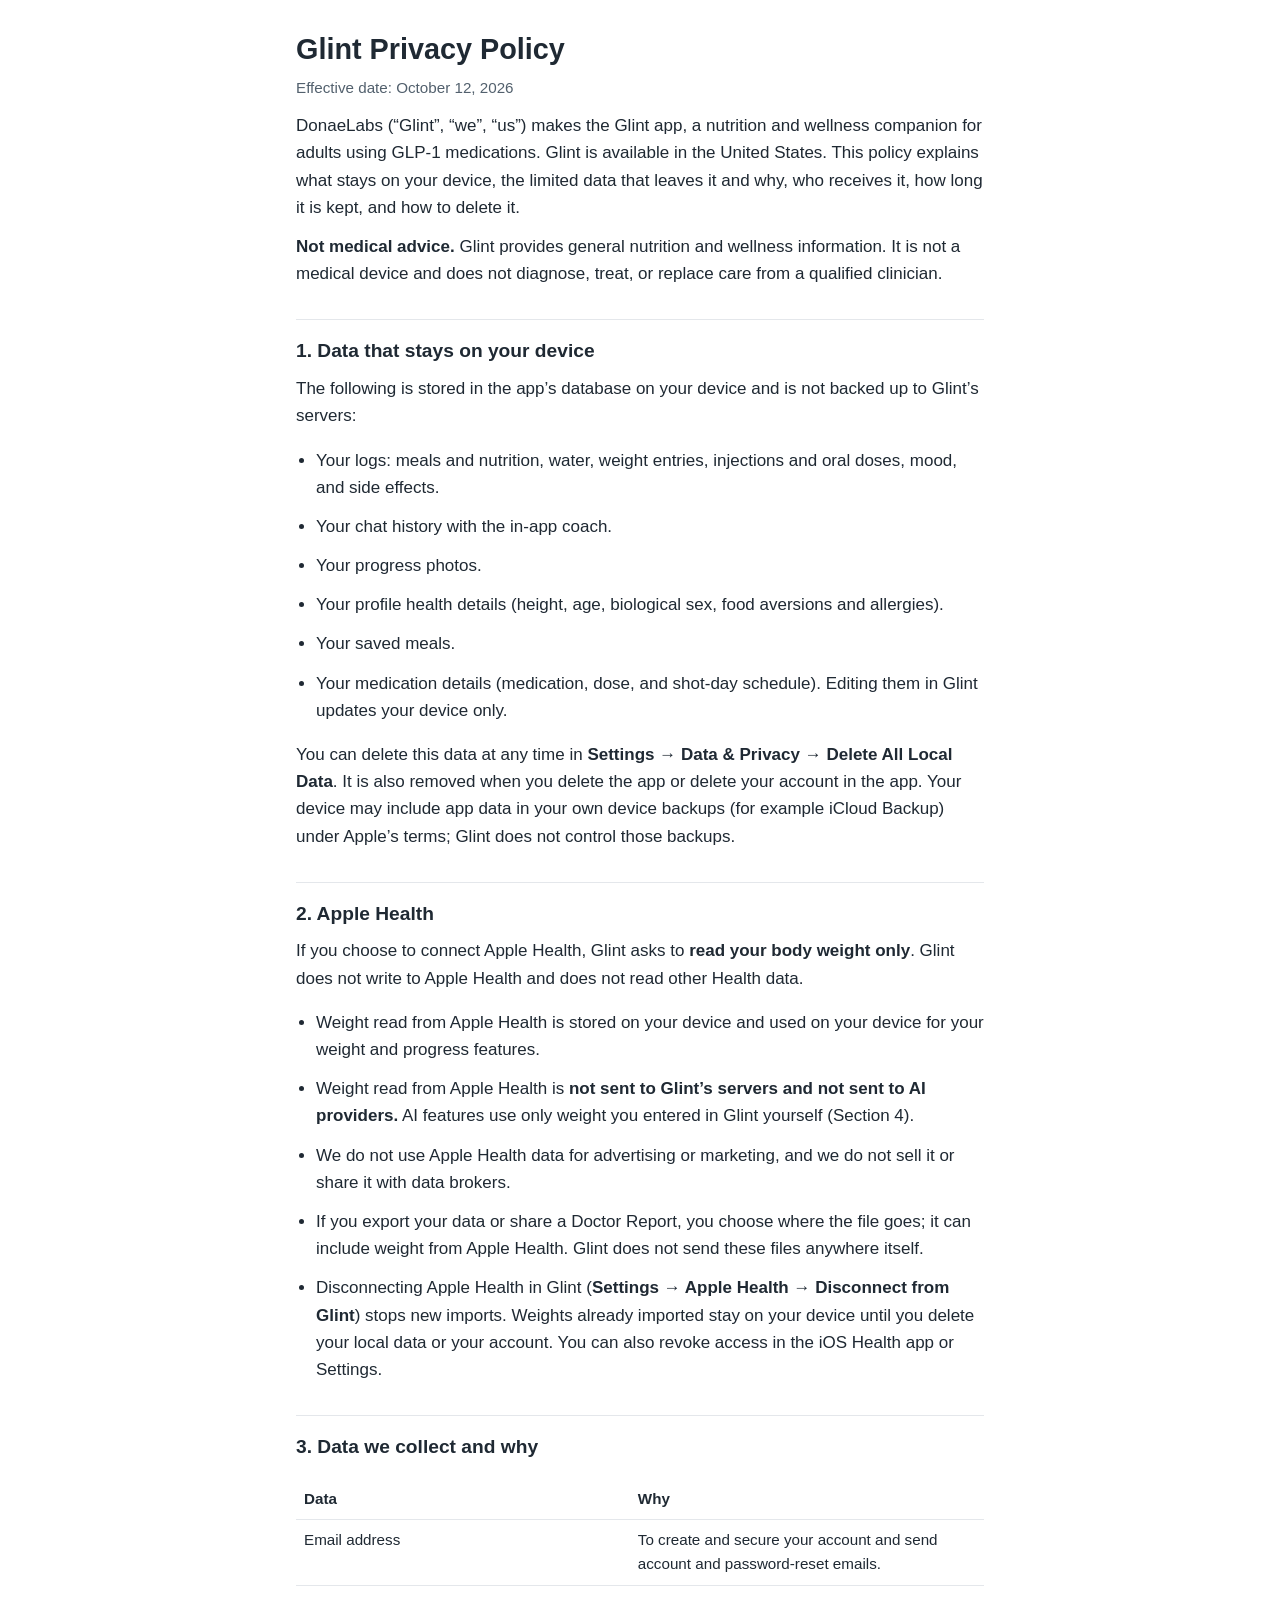
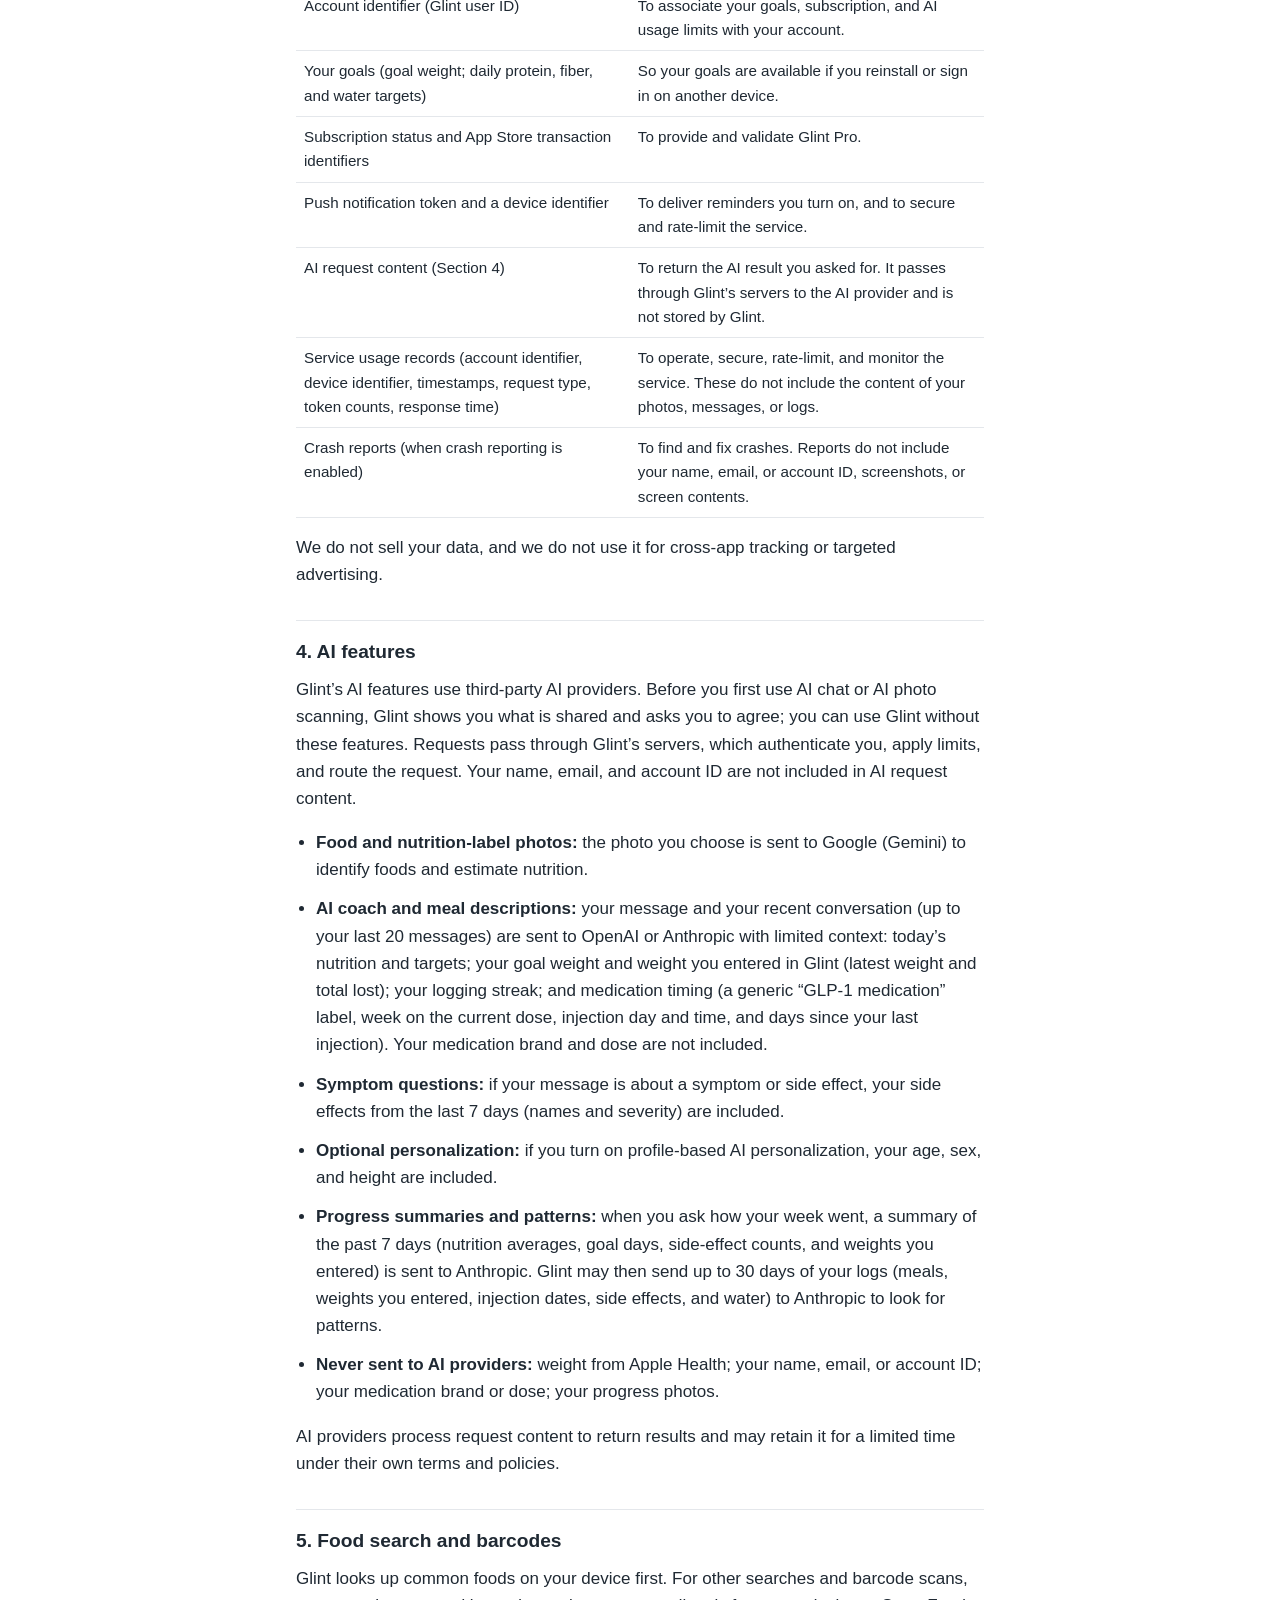
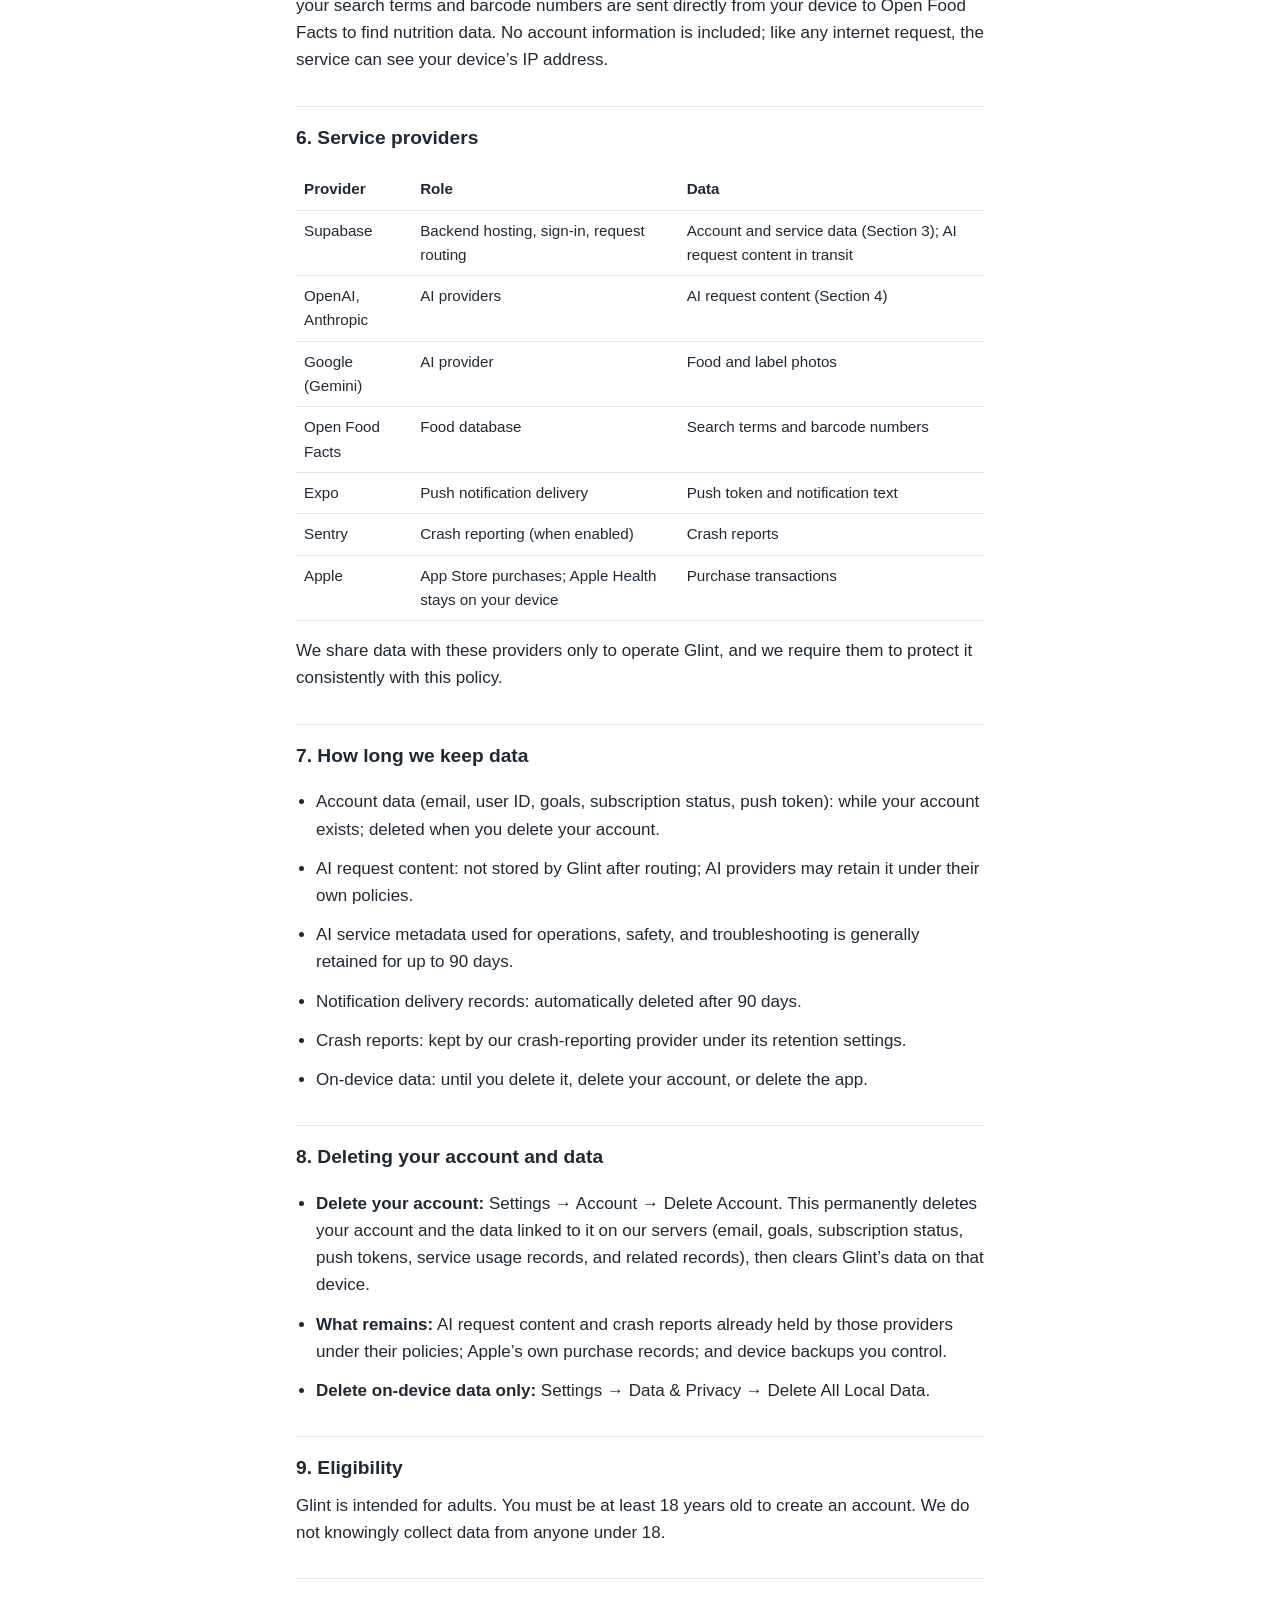
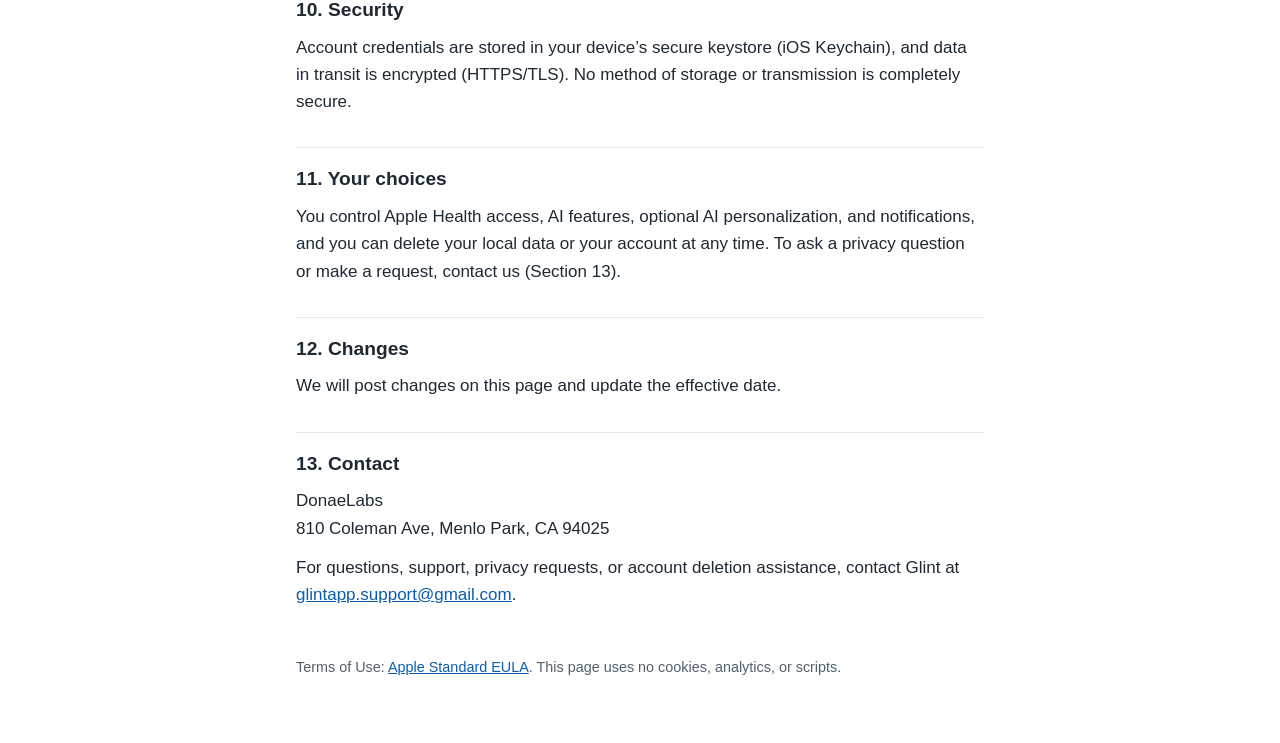
==== commit 2831703e: "privacy: align AI retention with 90-day policy" ====
--- a/privacy/index.html
+++ b/privacy/index.html
@@ -81,7 +81,7 @@
     <ul>
       <li>Account data (email, user ID, goals, subscription status, push token): while your account exists; deleted when you delete your account.</li>
       <li>AI request content: not stored by Glint after routing; AI providers may retain it under their own policies.</li>
-      <li>Service usage records: automatically deleted after 400 days.</li>
+      <li>AI service metadata used for operations, safety, and troubleshooting is generally retained for up to 90 days.</li>
       <li>Notification delivery records: automatically deleted after 90 days.</li>
       <li>Crash reports: kept by our crash-reporting provider under its retention settings.</li>
       <li>On-device data: until you delete it, delete your account, or delete the app.</li>
@@ -90,7 +90,7 @@
     <h2>8. Deleting your account and data</h2>
     <ul>
       <li><strong>Delete your account:</strong> Settings → Account → Delete Account. This permanently deletes your account and the data linked to it on our servers (email, goals, subscription status, push tokens, service usage records, and related records), then clears Glint’s data on that device.</li>
-      <li><strong>What remains:</strong> an App Store transaction identifier, no longer linked to you, kept to prevent subscription fraud; AI request content and crash reports already held by those providers under their policies; Apple’s own purchase records; and device backups you control.</li>
+      <li><strong>What remains:</strong> AI request content and crash reports already held by those providers under their policies; Apple’s own purchase records; and device backups you control.</li>
       <li><strong>Delete on-device data only:</strong> Settings → Data &amp; Privacy → Delete All Local Data.</li>
     </ul>
 
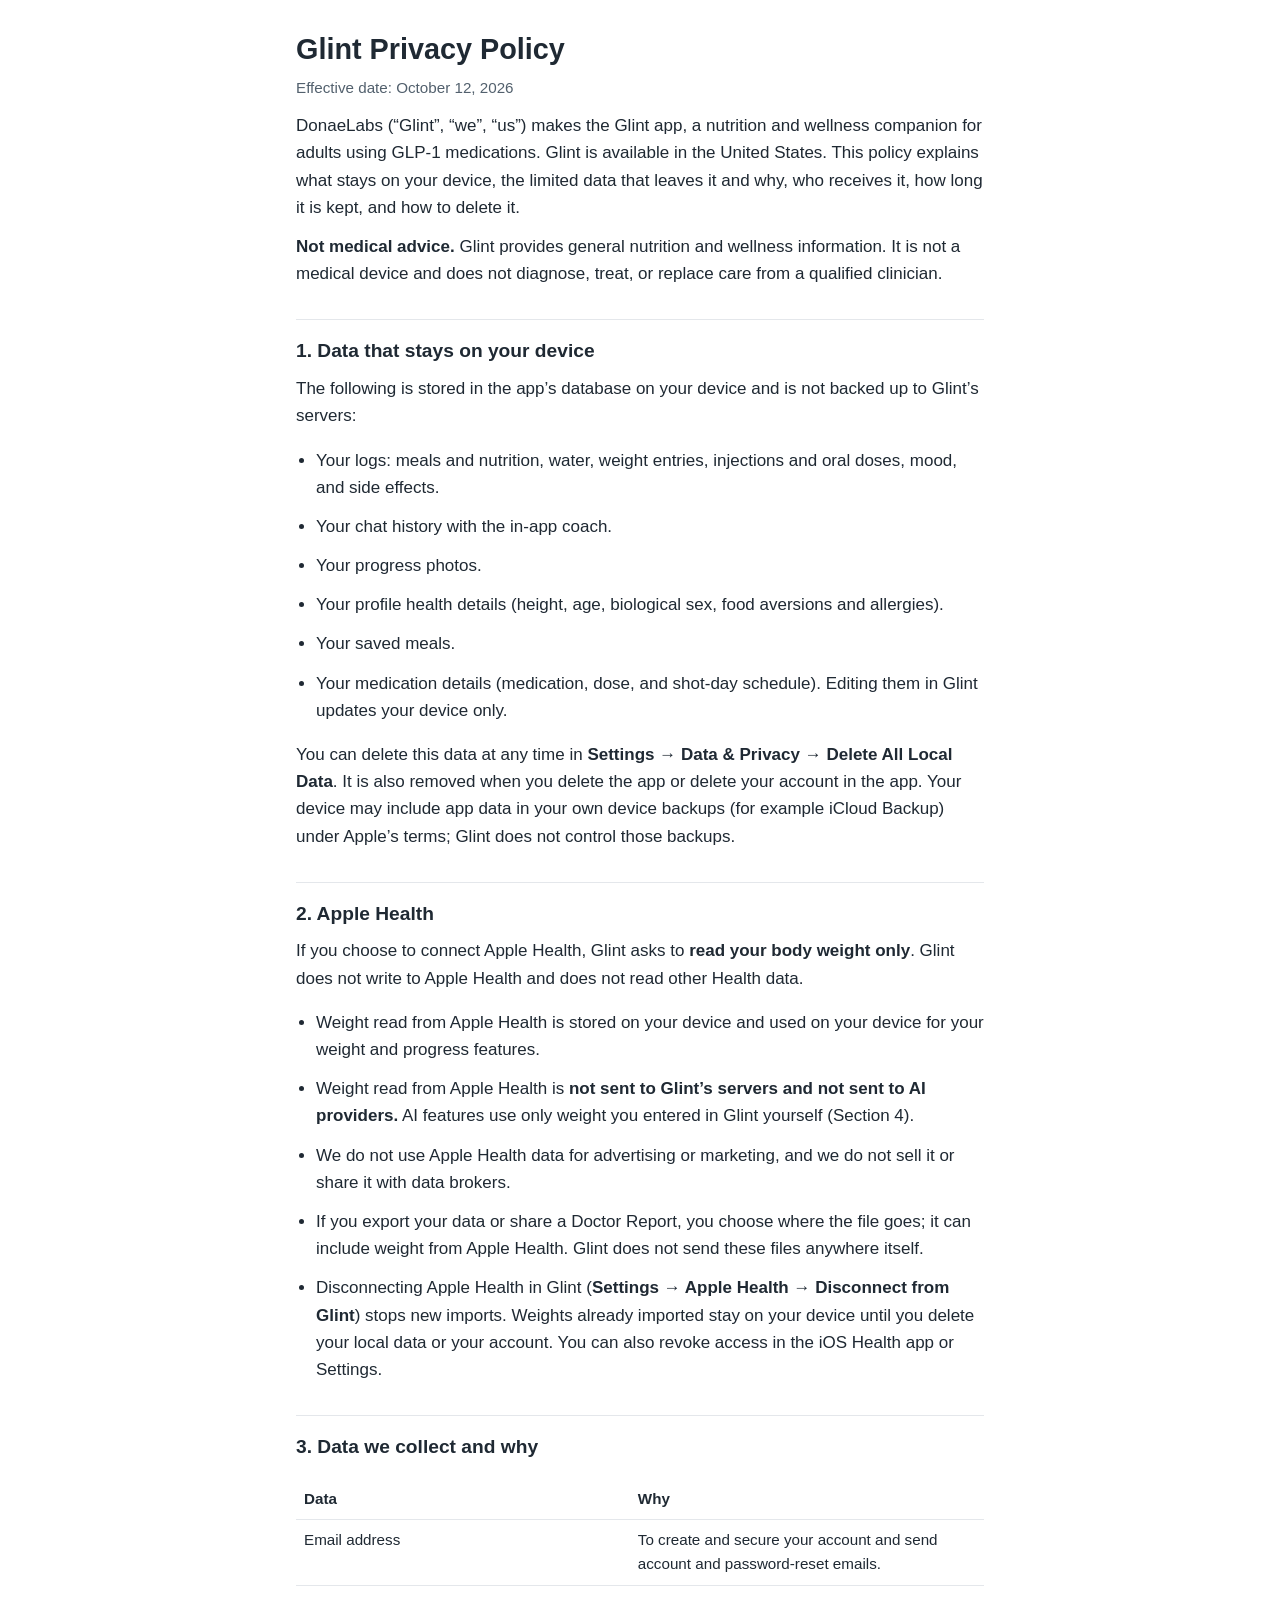
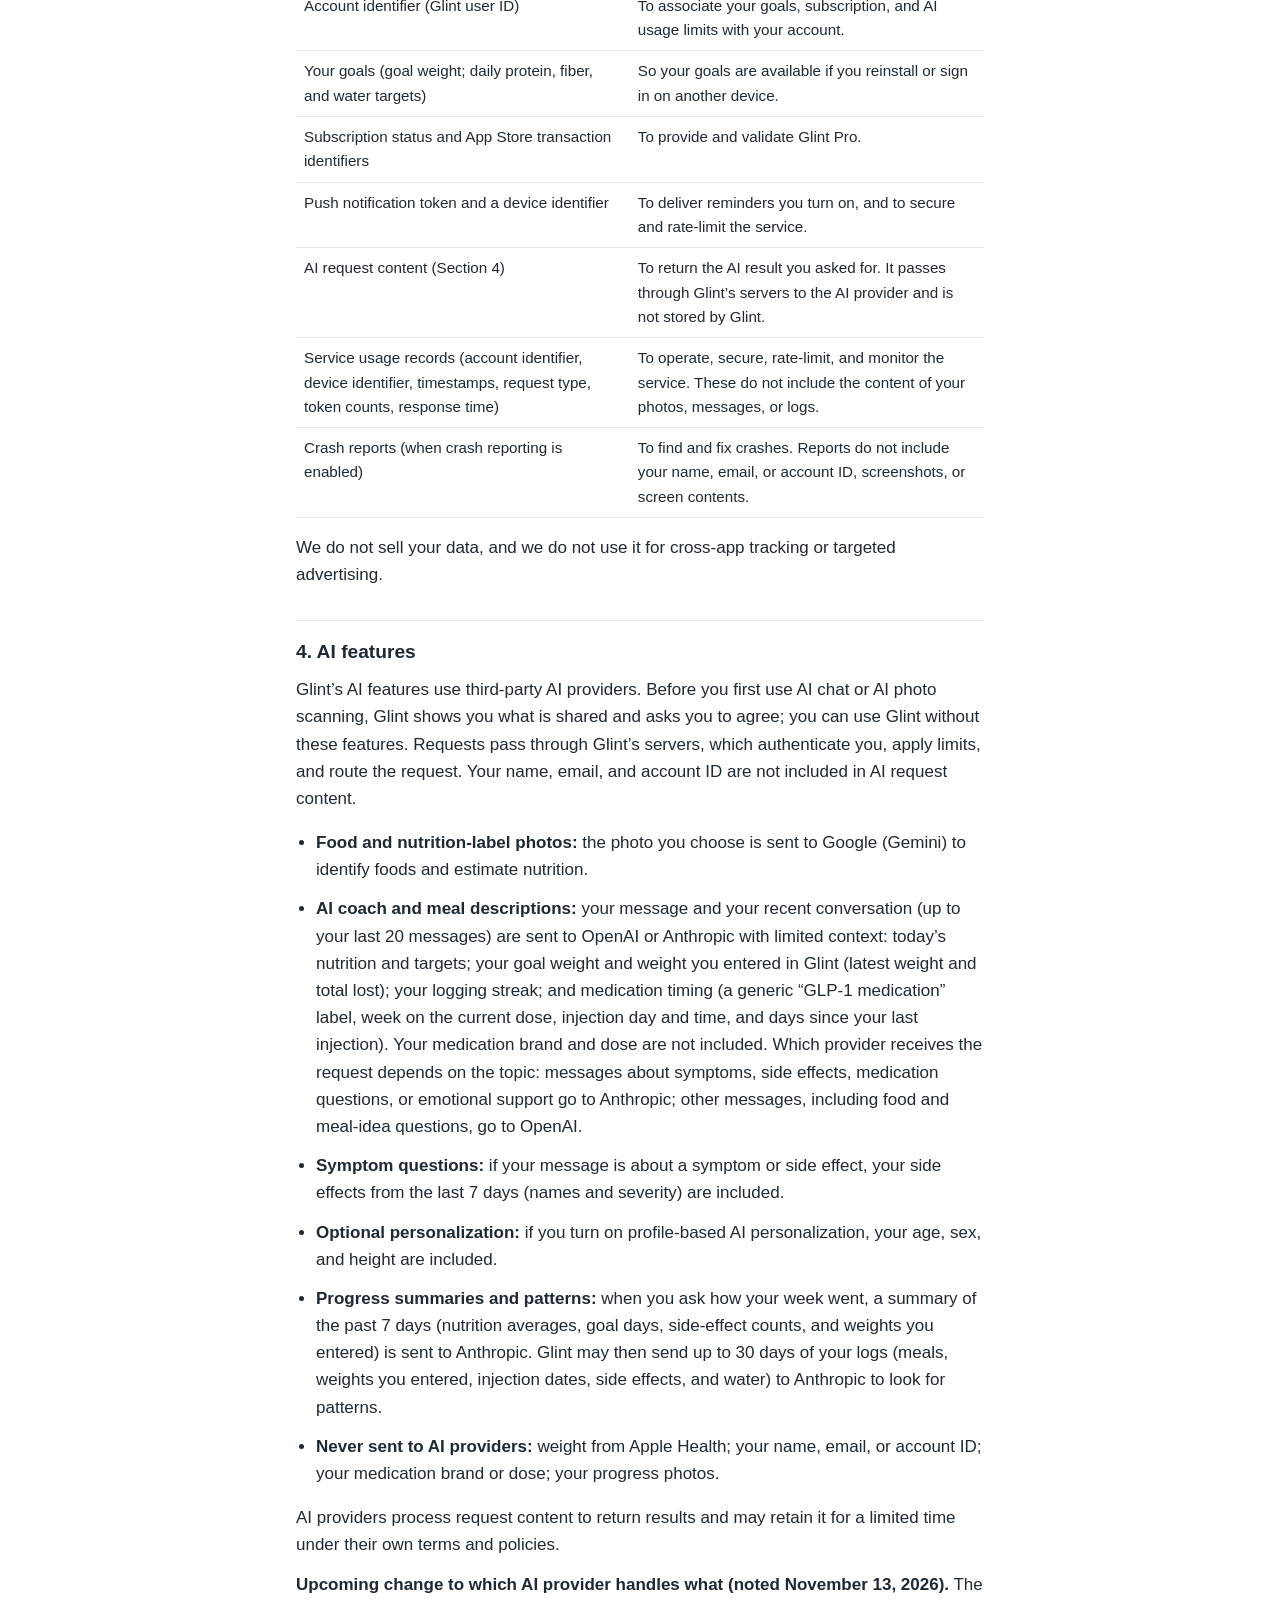
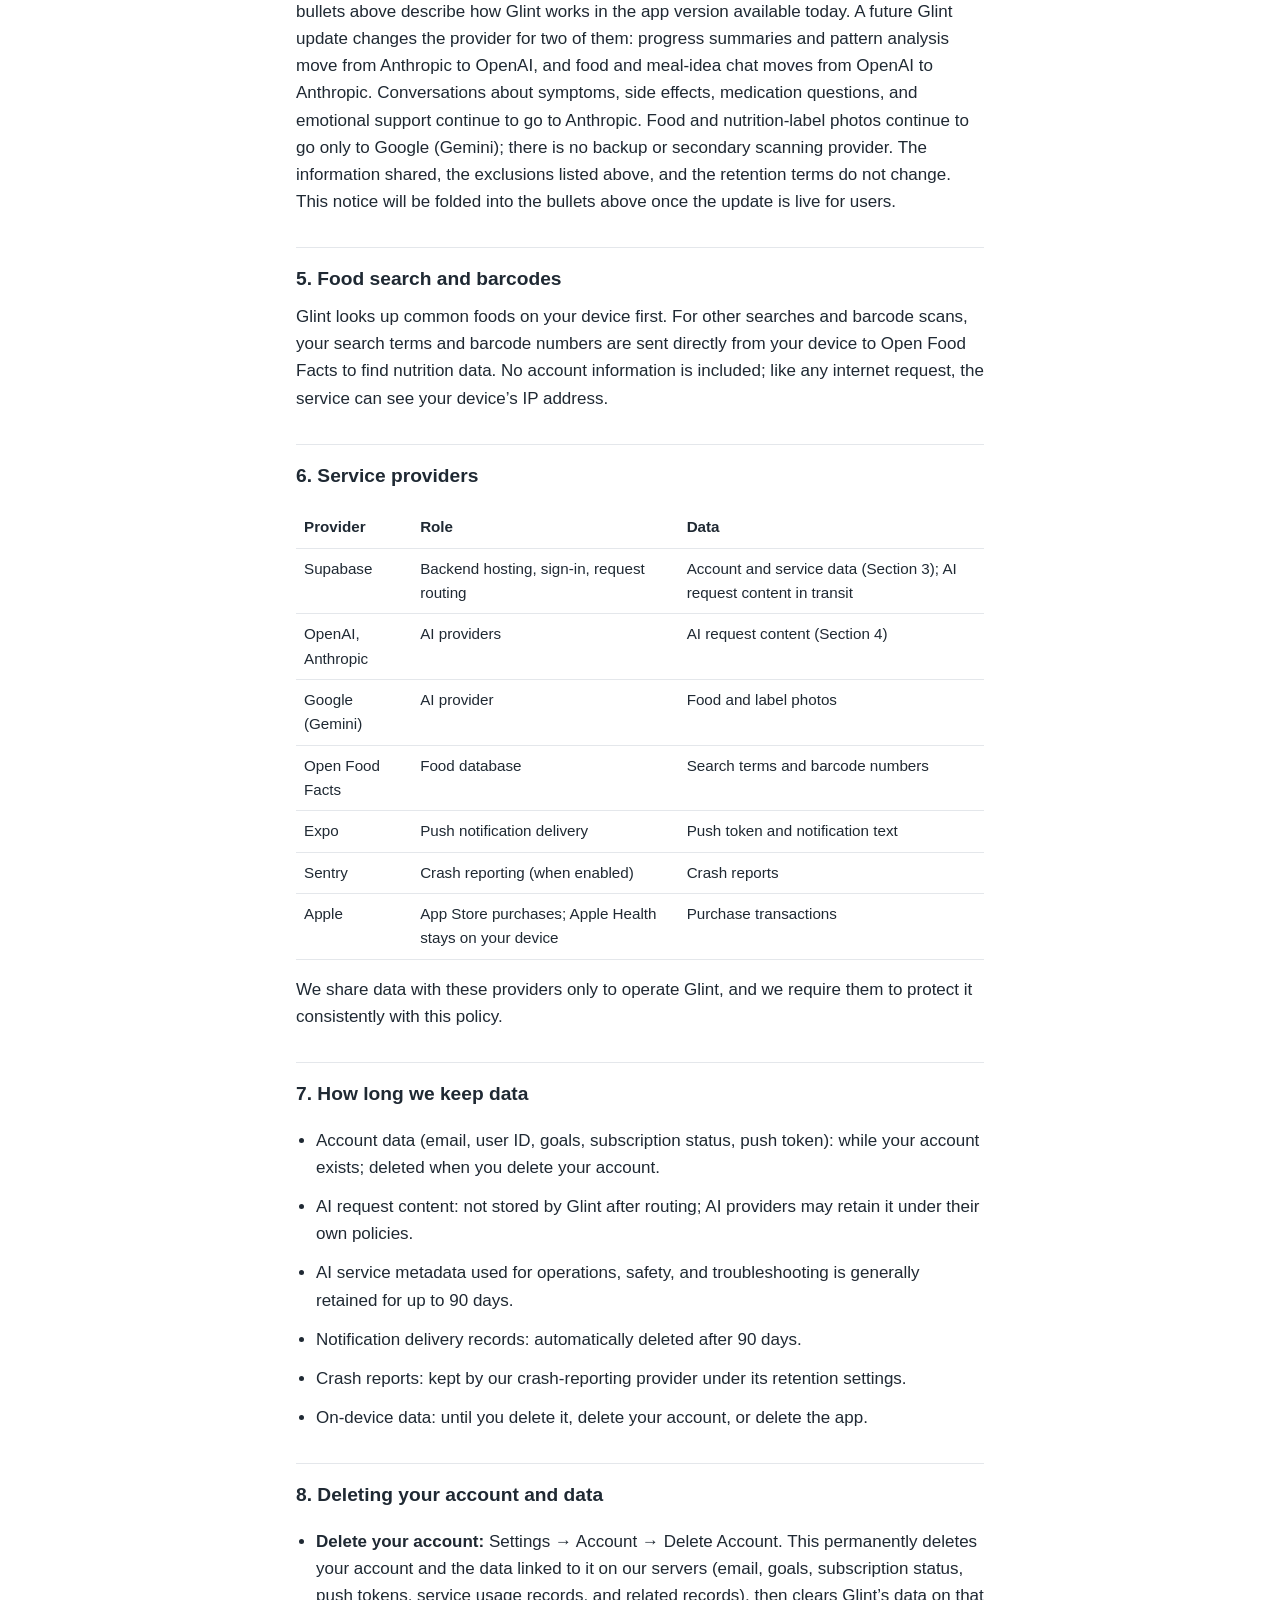
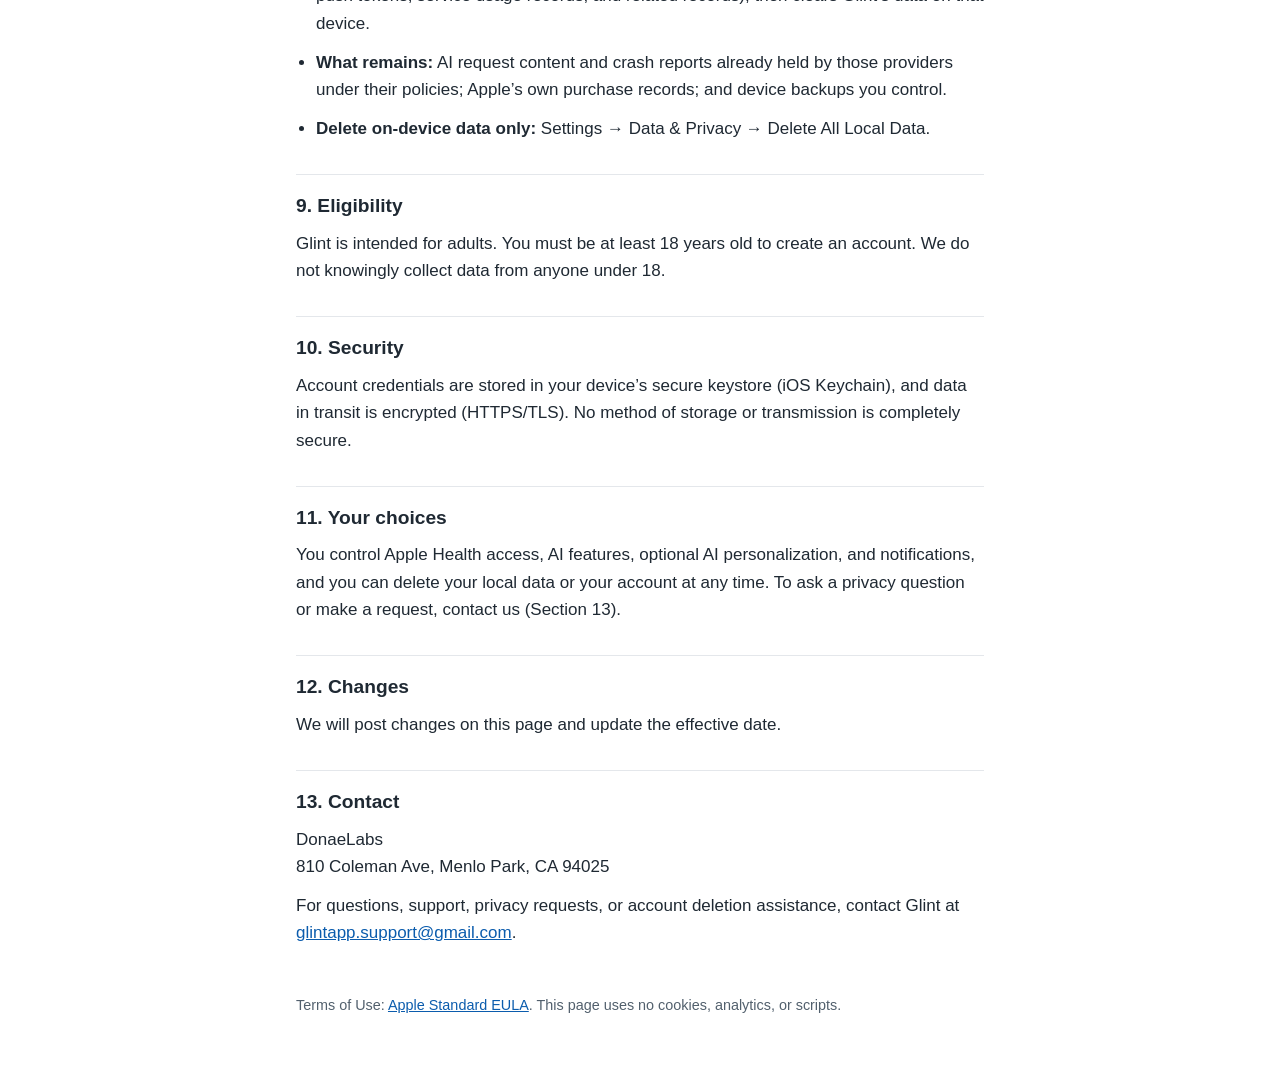
==== commit 9d2a5ce6: "docs(privacy): state today's provider split and disclose the upcoming change Two factual corrections" ====
--- a/privacy/index.html
+++ b/privacy/index.html
@@ -53,13 +53,14 @@
     <p>Glint’s AI features use third-party AI providers. Before you first use AI chat or AI photo scanning, Glint shows you what is shared and asks you to agree; you can use Glint without these features. Requests pass through Glint’s servers, which authenticate you, apply limits, and route the request. Your name, email, and account ID are not included in AI request content.</p>
     <ul>
       <li><strong>Food and nutrition-label photos:</strong> the photo you choose is sent to Google (Gemini) to identify foods and estimate nutrition.</li>
-      <li><strong>AI coach and meal descriptions:</strong> your message and your recent conversation (up to your last 20 messages) are sent to OpenAI or Anthropic with limited context: today’s nutrition and targets; your goal weight and weight you entered in Glint (latest weight and total lost); your logging streak; and medication timing (a generic “GLP-1 medication” label, week on the current dose, injection day and time, and days since your last injection). Your medication brand and dose are not included.</li>
+      <li><strong>AI coach and meal descriptions:</strong> your message and your recent conversation (up to your last 20 messages) are sent to OpenAI or Anthropic with limited context: today’s nutrition and targets; your goal weight and weight you entered in Glint (latest weight and total lost); your logging streak; and medication timing (a generic “GLP-1 medication” label, week on the current dose, injection day and time, and days since your last injection). Your medication brand and dose are not included. Which provider receives the request depends on the topic: messages about symptoms, side effects, medication questions, or emotional support go to Anthropic; other messages, including food and meal-idea questions, go to OpenAI.</li>
       <li><strong>Symptom questions:</strong> if your message is about a symptom or side effect, your side effects from the last 7 days (names and severity) are included.</li>
       <li><strong>Optional personalization:</strong> if you turn on profile-based AI personalization, your age, sex, and height are included.</li>
       <li><strong>Progress summaries and patterns:</strong> when you ask how your week went, a summary of the past 7 days (nutrition averages, goal days, side-effect counts, and weights you entered) is sent to Anthropic. Glint may then send up to 30 days of your logs (meals, weights you entered, injection dates, side effects, and water) to Anthropic to look for patterns.</li>
       <li><strong>Never sent to AI providers:</strong> weight from Apple Health; your name, email, or account ID; your medication brand or dose; your progress photos.</li>
     </ul>
     <p>AI providers process request content to return results and may retain it for a limited time under their own terms and policies.</p>
+    <p><strong>Upcoming change to which AI provider handles what (noted November 13, 2026).</strong> The bullets above describe how Glint works in the app version available today. A future Glint update changes the provider for two of them: progress summaries and pattern analysis move from Anthropic to OpenAI, and food and meal-idea chat moves from OpenAI to Anthropic. Conversations about symptoms, side effects, medication questions, and emotional support continue to go to Anthropic. Food and nutrition-label photos continue to go only to Google (Gemini); there is no backup or secondary scanning provider. The information shared, the exclusions listed above, and the retention terms do not change. This notice will be folded into the bullets above once the update is live for users.</p>
 
     <h2>5. Food search and barcodes</h2>
     <p>Glint looks up common foods on your device first. For other searches and barcode scans, your search terms and barcode numbers are sent directly from your device to Open Food Facts to find nutrition data. No account information is included; like any internet request, the service can see your device’s IP address.</p>
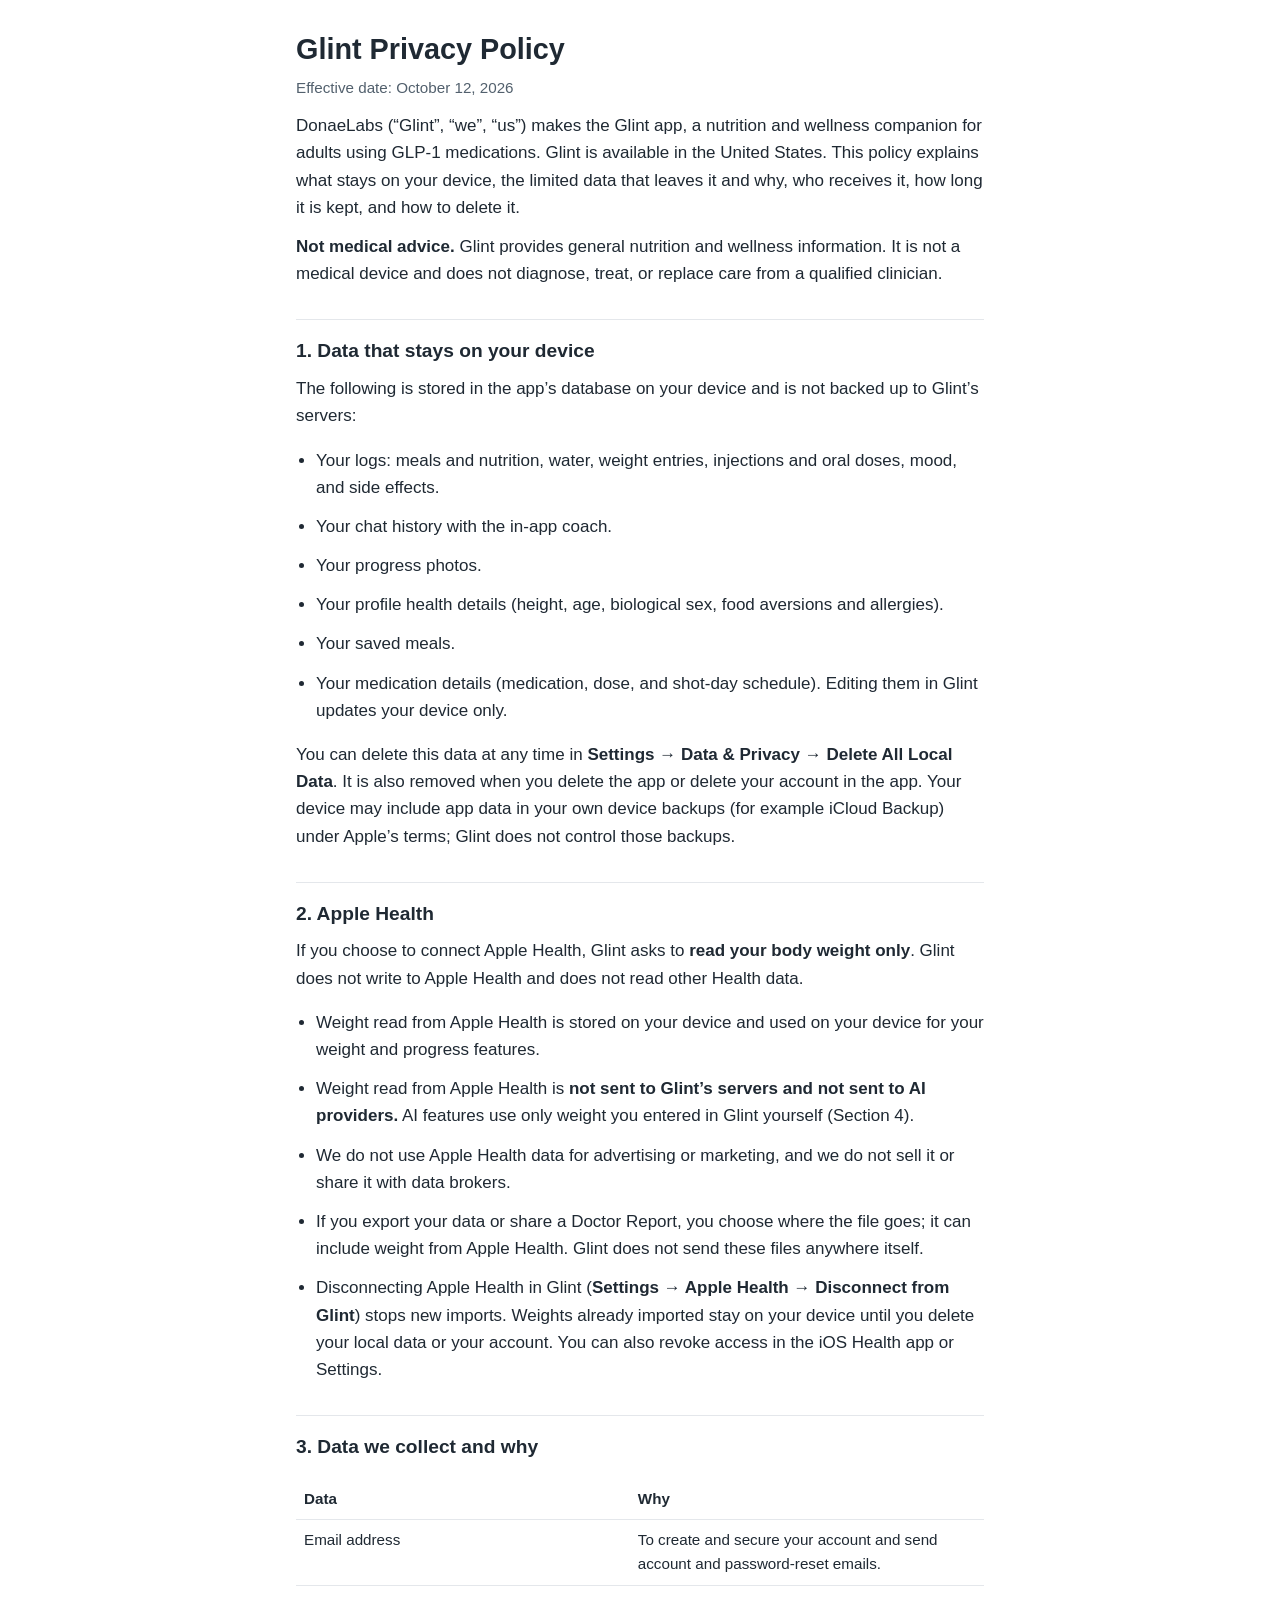
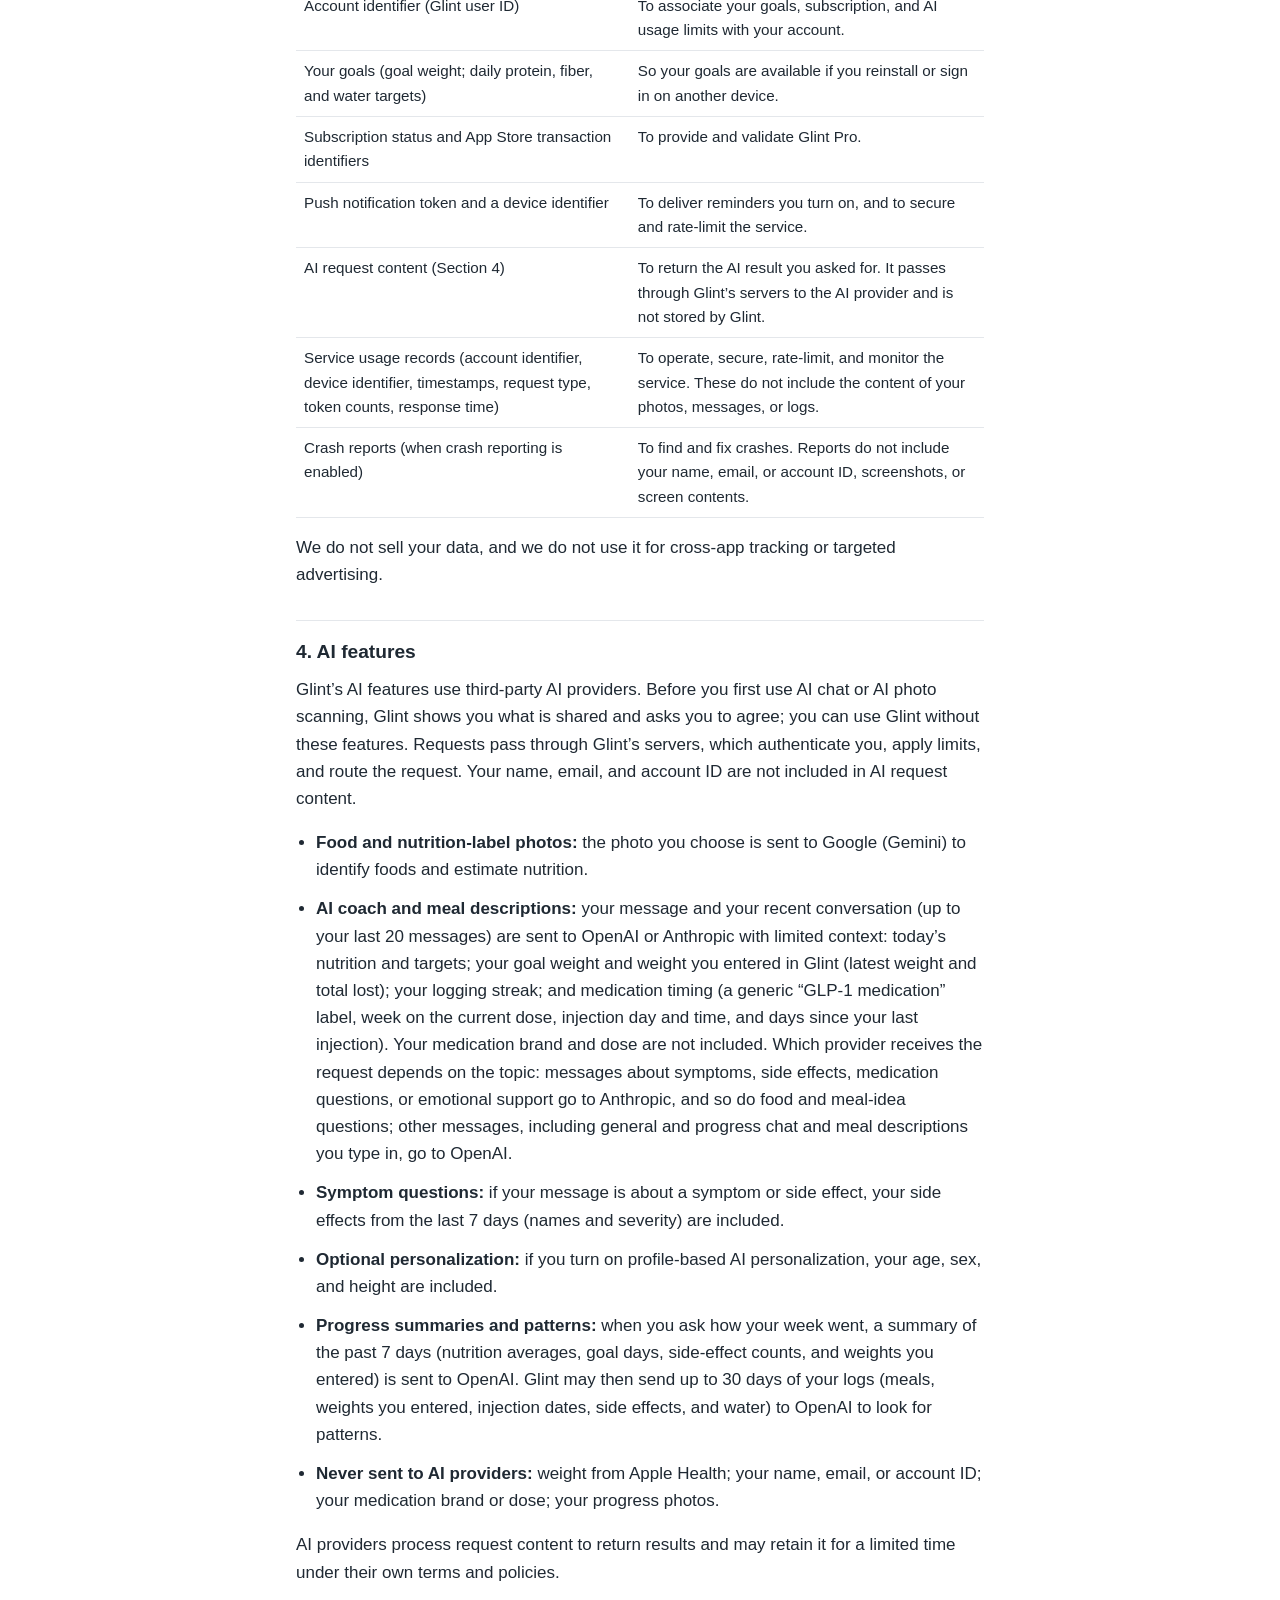
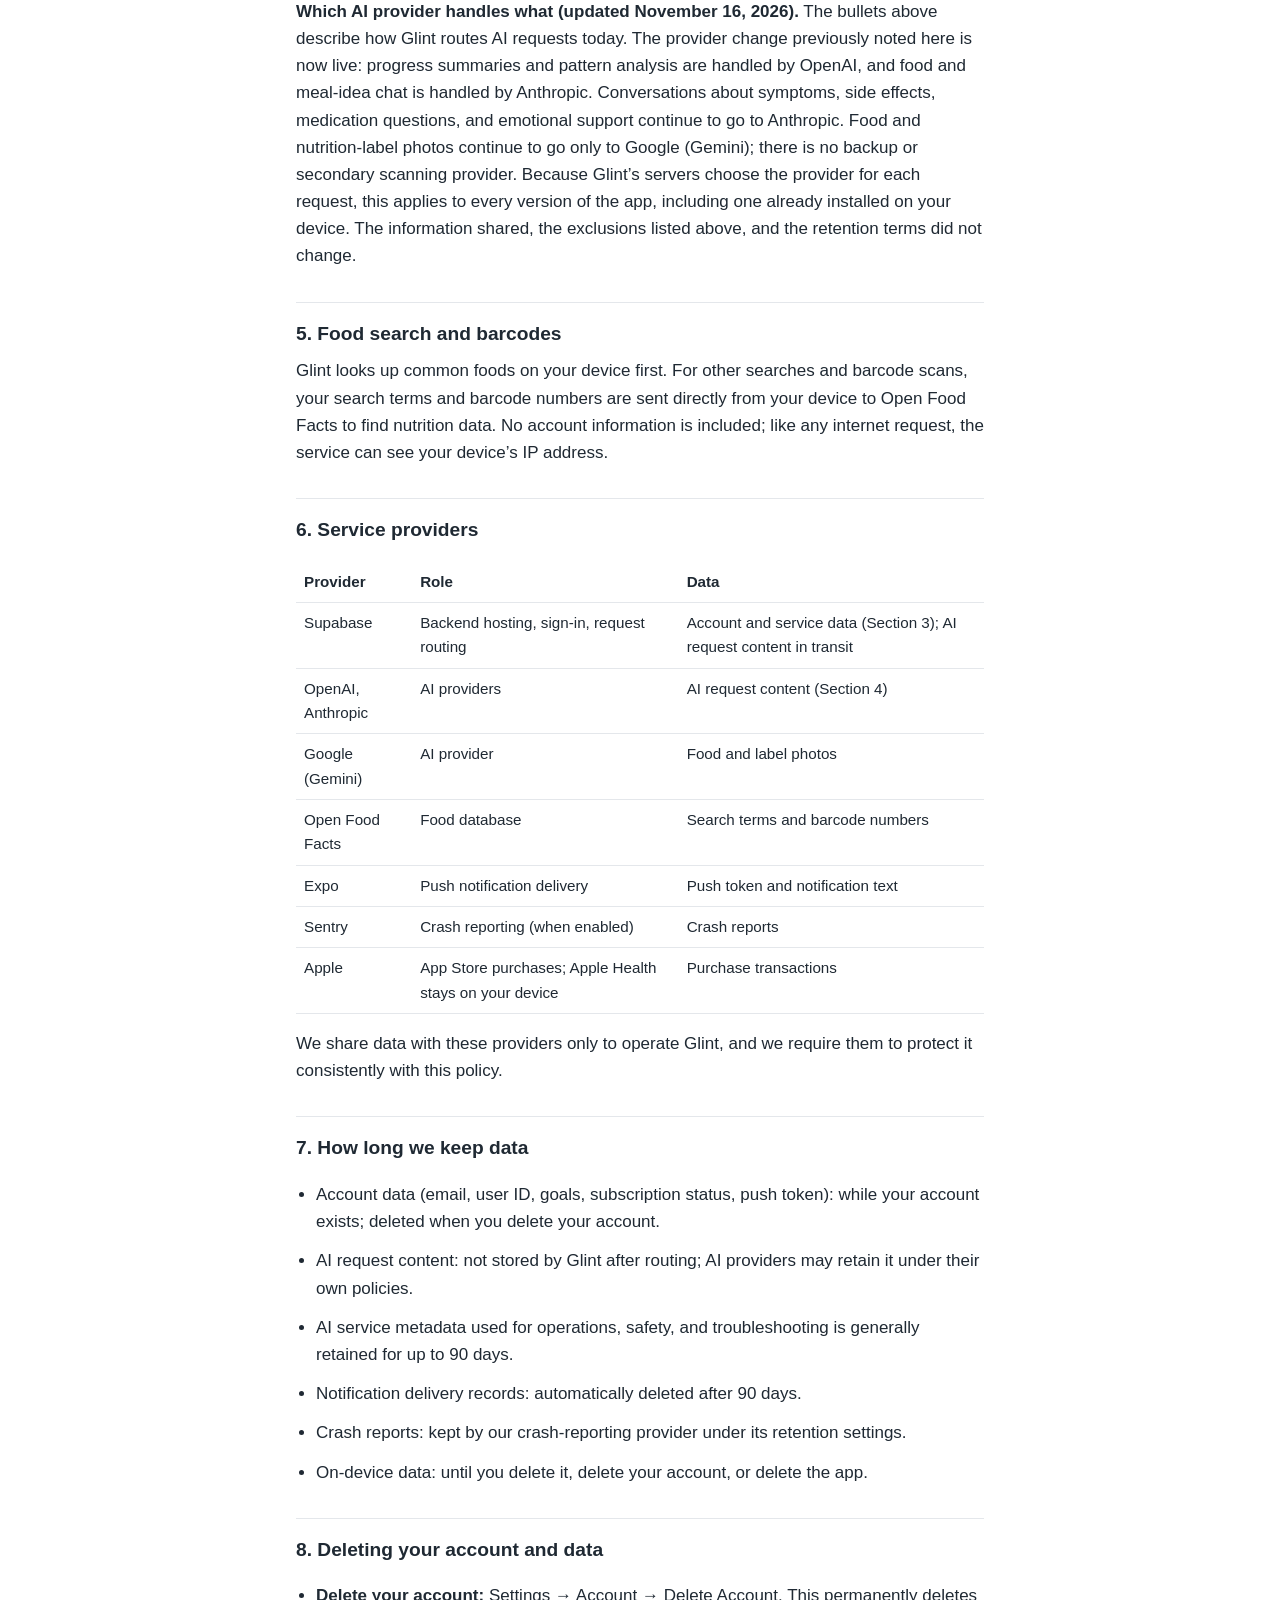
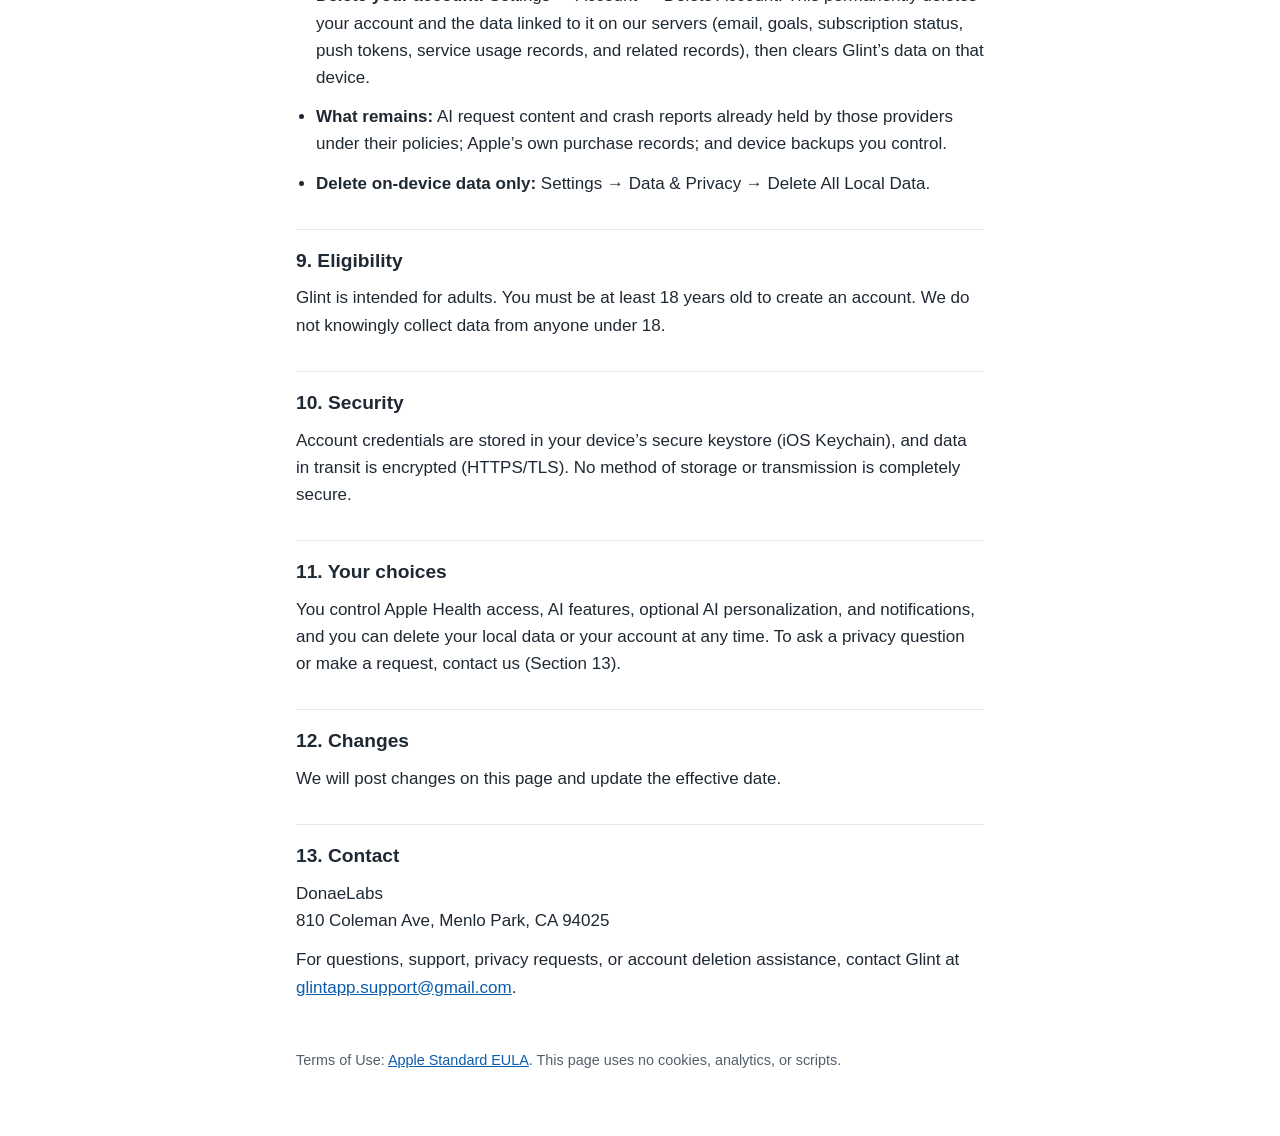
==== commit b031ab9b: "docs(privacy): state live AI provider routing after ai-proxy v16 The upcoming-change notice added 20" ====
--- a/privacy/index.html
+++ b/privacy/index.html
@@ -53,14 +53,14 @@
     <p>Glint’s AI features use third-party AI providers. Before you first use AI chat or AI photo scanning, Glint shows you what is shared and asks you to agree; you can use Glint without these features. Requests pass through Glint’s servers, which authenticate you, apply limits, and route the request. Your name, email, and account ID are not included in AI request content.</p>
     <ul>
       <li><strong>Food and nutrition-label photos:</strong> the photo you choose is sent to Google (Gemini) to identify foods and estimate nutrition.</li>
-      <li><strong>AI coach and meal descriptions:</strong> your message and your recent conversation (up to your last 20 messages) are sent to OpenAI or Anthropic with limited context: today’s nutrition and targets; your goal weight and weight you entered in Glint (latest weight and total lost); your logging streak; and medication timing (a generic “GLP-1 medication” label, week on the current dose, injection day and time, and days since your last injection). Your medication brand and dose are not included. Which provider receives the request depends on the topic: messages about symptoms, side effects, medication questions, or emotional support go to Anthropic; other messages, including food and meal-idea questions, go to OpenAI.</li>
+      <li><strong>AI coach and meal descriptions:</strong> your message and your recent conversation (up to your last 20 messages) are sent to OpenAI or Anthropic with limited context: today’s nutrition and targets; your goal weight and weight you entered in Glint (latest weight and total lost); your logging streak; and medication timing (a generic “GLP-1 medication” label, week on the current dose, injection day and time, and days since your last injection). Your medication brand and dose are not included. Which provider receives the request depends on the topic: messages about symptoms, side effects, medication questions, or emotional support go to Anthropic, and so do food and meal-idea questions; other messages, including general and progress chat and meal descriptions you type in, go to OpenAI.</li>
       <li><strong>Symptom questions:</strong> if your message is about a symptom or side effect, your side effects from the last 7 days (names and severity) are included.</li>
       <li><strong>Optional personalization:</strong> if you turn on profile-based AI personalization, your age, sex, and height are included.</li>
-      <li><strong>Progress summaries and patterns:</strong> when you ask how your week went, a summary of the past 7 days (nutrition averages, goal days, side-effect counts, and weights you entered) is sent to Anthropic. Glint may then send up to 30 days of your logs (meals, weights you entered, injection dates, side effects, and water) to Anthropic to look for patterns.</li>
+      <li><strong>Progress summaries and patterns:</strong> when you ask how your week went, a summary of the past 7 days (nutrition averages, goal days, side-effect counts, and weights you entered) is sent to OpenAI. Glint may then send up to 30 days of your logs (meals, weights you entered, injection dates, side effects, and water) to OpenAI to look for patterns.</li>
       <li><strong>Never sent to AI providers:</strong> weight from Apple Health; your name, email, or account ID; your medication brand or dose; your progress photos.</li>
     </ul>
     <p>AI providers process request content to return results and may retain it for a limited time under their own terms and policies.</p>
-    <p><strong>Upcoming change to which AI provider handles what (noted November 13, 2026).</strong> The bullets above describe how Glint works in the app version available today. A future Glint update changes the provider for two of them: progress summaries and pattern analysis move from Anthropic to OpenAI, and food and meal-idea chat moves from OpenAI to Anthropic. Conversations about symptoms, side effects, medication questions, and emotional support continue to go to Anthropic. Food and nutrition-label photos continue to go only to Google (Gemini); there is no backup or secondary scanning provider. The information shared, the exclusions listed above, and the retention terms do not change. This notice will be folded into the bullets above once the update is live for users.</p>
+    <p><strong>Which AI provider handles what (updated November 16, 2026).</strong> The bullets above describe how Glint routes AI requests today. The provider change previously noted here is now live: progress summaries and pattern analysis are handled by OpenAI, and food and meal-idea chat is handled by Anthropic. Conversations about symptoms, side effects, medication questions, and emotional support continue to go to Anthropic. Food and nutrition-label photos continue to go only to Google (Gemini); there is no backup or secondary scanning provider. Because Glint’s servers choose the provider for each request, this applies to every version of the app, including one already installed on your device. The information shared, the exclusions listed above, and the retention terms did not change.</p>
 
     <h2>5. Food search and barcodes</h2>
     <p>Glint looks up common foods on your device first. For other searches and barcode scans, your search terms and barcode numbers are sent directly from your device to Open Food Facts to find nutrition data. No account information is included; like any internet request, the service can see your device’s IP address.</p>
